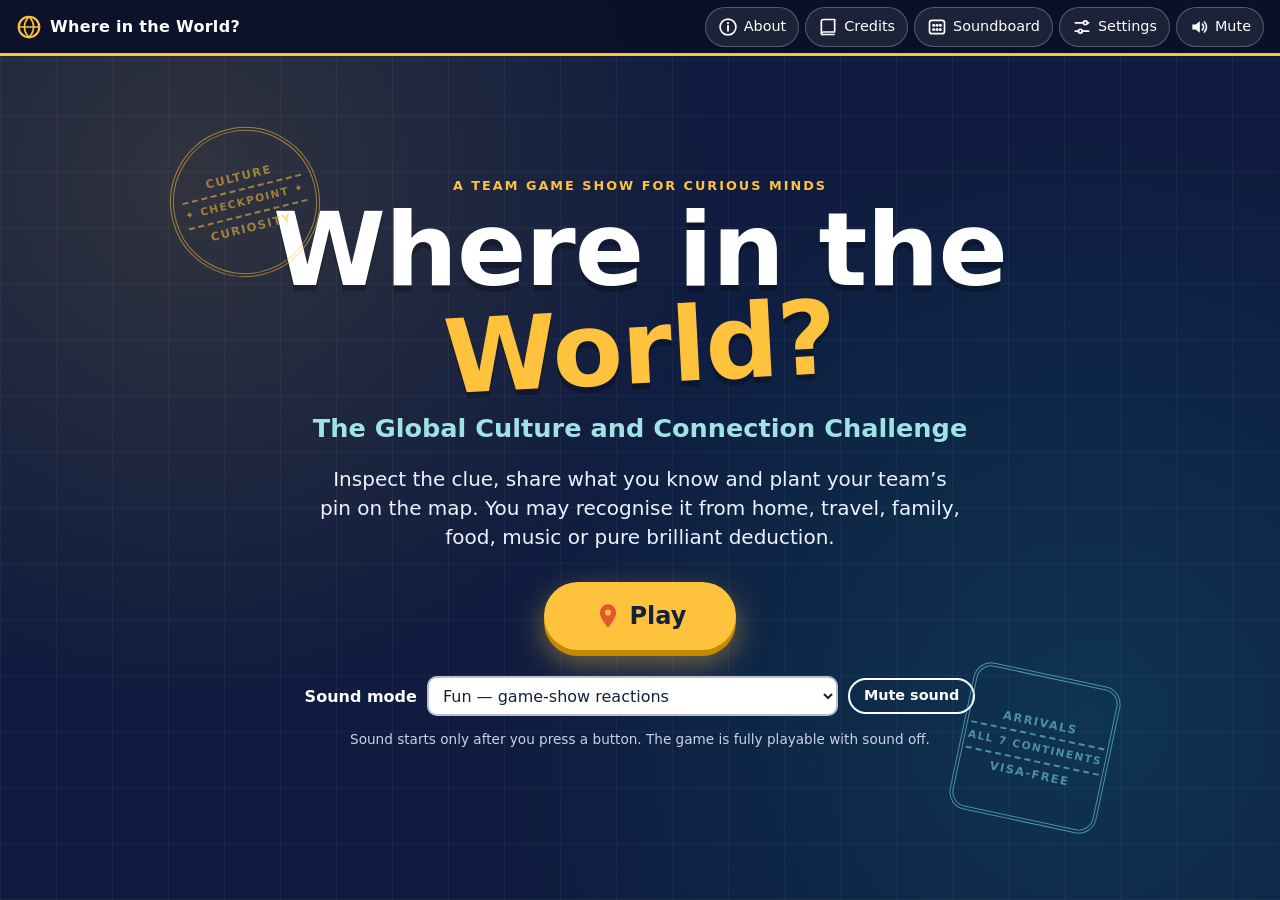
==== index.html @ 7d142e11 "Add Where in the World? team culture game Co-Authored-By: Claude Opus 5.5 <noreply@anthropic.com>" ====
<!doctype html>
<html lang="en-GB">
<head>
  <meta charset="utf-8">
  <meta name="viewport" content="width=device-width, initial-scale=1">
  <title>Where in the World? — The Global Culture and Connection Challenge</title>
  <meta name="description" content="A team game show about where traditions, foods, inventions, sounds and wonders come from.">
  <link rel="stylesheet" href="assets/vendor/leaflet/leaflet.css">
  <link rel="stylesheet" href="styles.css">
</head>
<body>
  <a class="skip-link" href="#main">Skip to main content</a>

  <!-- ============ SVG ICON SPRITE (original artwork) ============ -->
  <svg class="sprite" aria-hidden="true" focusable="false">
    <symbol id="i-globe" viewBox="0 0 24 24"><circle cx="12" cy="12" r="9.5" fill="none" stroke="currentColor" stroke-width="2"/><path d="M2.5 12h19M12 2.5c3 3 4.2 6.2 4.2 9.5S15 18.5 12 21.5M12 2.5C9 5.5 7.8 8.7 7.8 12S9 18.5 12 21.5" fill="none" stroke="currentColor" stroke-width="1.6"/></symbol>
    <symbol id="i-pin" viewBox="0 0 24 24"><path d="M12 2a7 7 0 0 0-7 7c0 5.2 7 13 7 13s7-7.8 7-13a7 7 0 0 0-7-7zm0 9.6A2.6 2.6 0 1 1 12 6.4a2.6 2.6 0 0 1 0 5.2z" fill="currentColor"/></symbol>
    <symbol id="i-sound" viewBox="0 0 24 24"><path d="M4 9h4l5-4v14l-5-4H4z" fill="currentColor"/><path d="M16 8.5a5 5 0 0 1 0 7M18.5 6a8.5 8.5 0 0 1 0 12" fill="none" stroke="currentColor" stroke-width="2" stroke-linecap="round"/></symbol>
    <symbol id="i-mute" viewBox="0 0 24 24"><path d="M4 9h4l5-4v14l-5-4H4z" fill="currentColor"/><path d="M16 9l5 6M21 9l-5 6" fill="none" stroke="currentColor" stroke-width="2" stroke-linecap="round"/></symbol>
    <symbol id="i-board" viewBox="0 0 24 24"><rect x="3" y="4" width="18" height="16" rx="3" fill="none" stroke="currentColor" stroke-width="2"/><circle cx="8" cy="10" r="1.8" fill="currentColor"/><circle cx="12" cy="10" r="1.8" fill="currentColor"/><circle cx="16" cy="10" r="1.8" fill="currentColor"/><circle cx="8" cy="15" r="1.8" fill="currentColor"/><circle cx="12" cy="15" r="1.8" fill="currentColor"/><circle cx="16" cy="15" r="1.8" fill="currentColor"/></symbol>
    <symbol id="i-sliders" viewBox="0 0 24 24"><path d="M4 7h10M18 7h2M4 17h4M12 17h8" stroke="currentColor" stroke-width="2" stroke-linecap="round"/><circle cx="16" cy="7" r="2.3" fill="none" stroke="currentColor" stroke-width="2"/><circle cx="10" cy="17" r="2.3" fill="none" stroke="currentColor" stroke-width="2"/></symbol>
    <symbol id="i-info" viewBox="0 0 24 24"><circle cx="12" cy="12" r="9.5" fill="none" stroke="currentColor" stroke-width="2"/><path d="M12 10.5v6" stroke="currentColor" stroke-width="2.2" stroke-linecap="round"/><circle cx="12" cy="7.3" r="1.3" fill="currentColor"/></symbol>
    <symbol id="i-book" viewBox="0 0 24 24"><path d="M4 5.5A2.5 2.5 0 0 1 6.5 3H20v15H6.5A2.5 2.5 0 0 0 4 20.5zM4 20.5A2.5 2.5 0 0 0 6.5 21H20" fill="none" stroke="currentColor" stroke-width="2" stroke-linejoin="round"/></symbol>
    <symbol id="i-star" viewBox="0 0 24 24"><path d="M12 2.5l2.9 6 6.6.8-4.9 4.6 1.3 6.6L12 17.3l-5.9 3.2 1.3-6.6-4.9-4.6 6.6-.8z" fill="currentColor"/></symbol>
    <!-- Category emblems -->
    <symbol id="c-food" viewBox="0 0 64 64"><circle cx="32" cy="34" r="20" fill="none" stroke="currentColor" stroke-width="4"/><circle cx="32" cy="34" r="11" fill="none" stroke="currentColor" stroke-width="3"/><path d="M8 10v14a4 4 0 0 0 4 4v26M12 10v12M16 10v14a4 4 0 0 1-4 4M54 10c-5 4-6 10-6 18h6v26" fill="none" stroke="currentColor" stroke-width="3" stroke-linecap="round"/></symbol>
    <symbol id="c-trad" viewBox="0 0 64 64"><path d="M32 6v8M20 14l12 0 12 0-4 34H24z" fill="none" stroke="currentColor" stroke-width="4" stroke-linejoin="round"/><path d="M24 26h16M23 36h18" stroke="currentColor" stroke-width="3"/><path d="M28 48l-2 10M36 48l2 10M10 20l4 3M54 20l-4 3M8 34h5M56 34h-5" stroke="currentColor" stroke-width="3" stroke-linecap="round"/></symbol>
    <symbol id="c-obj" viewBox="0 0 64 64"><ellipse cx="32" cy="42" rx="26" ry="8" fill="none" stroke="currentColor" stroke-width="4"/><path d="M18 40c0-14 6-24 14-24s14 10 14 24" fill="none" stroke="currentColor" stroke-width="4"/><path d="M19 33h26" stroke="currentColor" stroke-width="3" stroke-dasharray="4 3"/></symbol>
    <symbol id="c-mus" viewBox="0 0 64 64"><path d="M24 48V14l28-6v34" fill="none" stroke="currentColor" stroke-width="4" stroke-linejoin="round"/><ellipse cx="17" cy="48" rx="8" ry="6" fill="currentColor"/><ellipse cx="45" cy="42" rx="8" ry="6" fill="currentColor"/><path d="M24 22l28-6" stroke="currentColor" stroke-width="4"/></symbol>
    <symbol id="c-inv" viewBox="0 0 64 64"><path d="M22 40c-5-4-8-9-8-15a18 18 0 0 1 36 0c0 6-3 11-8 15v6H22z" fill="none" stroke="currentColor" stroke-width="4" stroke-linejoin="round"/><path d="M24 52h16M27 58h10M32 46V30l-5-5M32 30l5-5" fill="none" stroke="currentColor" stroke-width="3" stroke-linecap="round"/></symbol>
    <symbol id="c-ani" viewBox="0 0 64 64"><ellipse cx="32" cy="44" rx="12" ry="10" fill="currentColor"/><ellipse cx="14" cy="30" rx="6" ry="8" fill="currentColor"/><ellipse cx="50" cy="30" rx="6" ry="8" fill="currentColor"/><ellipse cx="24" cy="16" rx="6" ry="8" fill="currentColor"/><ellipse cx="40" cy="16" rx="6" ry="8" fill="currentColor"/></symbol>
    <symbol id="c-spo" viewBox="0 0 64 64"><circle cx="32" cy="32" r="24" fill="none" stroke="currentColor" stroke-width="4"/><path d="M12 22c10 6 30 6 40 0M12 42c10-6 30-6 40 0M32 8v48" fill="none" stroke="currentColor" stroke-width="3"/></symbol>
    <symbol id="c-land" viewBox="0 0 64 64"><path d="M6 56h52M10 56V30l10-8 10 8v26M34 56V18l12-10 12 10v38" fill="none" stroke="currentColor" stroke-width="4" stroke-linejoin="round"/><path d="M16 40h8M16 48h8M40 26h12M40 36h12M40 46h12" stroke="currentColor" stroke-width="3"/></symbol>
    <symbol id="c-art" viewBox="0 0 64 64"><path d="M32 6C17 6 6 17 6 30c0 12 9 18 16 16 5-1 6 4 4 8-2 5 2 8 8 8 14 0 24-14 24-30C58 17 47 6 32 6z" fill="none" stroke="currentColor" stroke-width="4"/><circle cx="20" cy="26" r="4" fill="currentColor"/><circle cx="32" cy="18" r="4" fill="currentColor"/><circle cx="44" cy="26" r="4" fill="currentColor"/><circle cx="44" cy="40" r="4" fill="currentColor"/></symbol>
    <symbol id="c-nat" viewBox="0 0 64 64"><path d="M4 54l18-30 10 16 8-12 20 26z" fill="none" stroke="currentColor" stroke-width="4" stroke-linejoin="round"/><path d="M18 31l4-7 4 7" fill="none" stroke="currentColor" stroke-width="3"/><circle cx="48" cy="14" r="6" fill="currentColor"/></symbol>
    <symbol id="c-mystery" viewBox="0 0 64 64"><circle cx="32" cy="32" r="26" fill="none" stroke="currentColor" stroke-width="4"/><path d="M24 24a8 8 0 1 1 12 7c-3 2-4 3-4 7" fill="none" stroke="currentColor" stroke-width="4" stroke-linecap="round"/><circle cx="32" cy="46" r="3" fill="currentColor"/></symbol>
  </svg>

  <!-- ============ TOP BAR (visible on every screen) ============ -->
  <header class="topbar" role="banner">
    <div class="brand" aria-hidden="true">
      <svg class="brand-icon"><use href="#i-globe"/></svg>
      <span class="brand-text">Where in the World?</span>
    </div>
    <nav class="topbar-actions" aria-label="Game utilities">
      <button type="button" class="icon-btn" id="btn-top-info" aria-label="About, map notes and how to play"><svg><use href="#i-info"/></svg><span class="btn-label">About</span></button>
      <button type="button" class="icon-btn" id="btn-top-credits" aria-label="Credits and sources"><svg><use href="#i-book"/></svg><span class="btn-label">Credits</span></button>
      <button type="button" class="icon-btn" id="btn-top-soundboard" aria-label="Open facilitator soundboard" aria-expanded="false" aria-controls="soundboard"><svg><use href="#i-board"/></svg><span class="btn-label">Soundboard</span></button>
      <button type="button" class="icon-btn" id="btn-top-audio" aria-label="Sound and display settings"><svg><use href="#i-sliders"/></svg><span class="btn-label">Settings</span></button>
      <button type="button" class="icon-btn mute-btn" id="btn-top-mute" aria-pressed="false"><svg><use href="#i-sound"/></svg><span class="btn-label">Mute</span></button>
    </nav>
  </header>

  <main id="main" tabindex="-1">

    <!-- ===================== SCREEN 1: INTRO ===================== -->
    <section class="screen screen-intro" id="screen-intro" aria-labelledby="intro-title">
      <div class="intro-card">
        <div class="stamp stamp-a" aria-hidden="true"><span>CULTURE</span><span class="stamp-mid">✦ CHECKPOINT ✦</span><span>CURIOSITY</span></div>
        <div class="stamp stamp-b" aria-hidden="true"><span>ARRIVALS</span><span class="stamp-mid">ALL 7 CONTINENTS</span><span>VISA-FREE</span></div>
        <p class="eyebrow">A team game show for curious minds</p>
        <h1 id="intro-title" class="mega-title">Where in the <span class="title-world">World?</span></h1>
        <p class="subtitle">The Global Culture and Connection Challenge</p>
        <p class="lede">Inspect the clue, share what you know and plant your team’s pin on the map. You may recognise it from home, travel, family, food, music or pure brilliant deduction.</p>
        <div class="intro-actions">
          <button type="button" class="btn btn-hero" id="btn-play"><svg><use href="#i-pin"/></svg>Play</button>
        </div>
        <div class="intro-sound">
          <label for="intro-sound-mode">Sound mode</label>
          <select id="intro-sound-mode">
            <option value="professional">Professional — minimal, polished</option>
            <option value="fun" selected>Fun — game-show reactions</option>
            <option value="chaotic">Chaotic — maximum (workplace-safe) energy</option>
            <option value="custom">Custom — choose sound categories</option>
          </select>
          <button type="button" class="btn btn-ghost btn-small" id="btn-intro-mute" aria-pressed="false">Mute sound</button>
        </div>
        <p class="fineprint">Sound starts only after you press a button. The game is fully playable with sound off.</p>
      </div>
    </section>

    <!-- ===================== SCREEN 2: SETUP ===================== -->
    <section class="screen" id="screen-setup" aria-labelledby="setup-title" hidden>
      <div class="panel panel-wide">
        <h2 id="setup-title" class="screen-title">Game Setup</h2>
        <form id="setup-form" novalidate>
          <fieldset class="field-group">
            <legend>How long is your session?</legend>
            <div class="choice-grid" id="duration-choices">
              <label class="choice"><input type="radio" name="duration" value="5"><span><strong>5 min</strong><em>Quick Icebreaker</em></span></label>
              <label class="choice"><input type="radio" name="duration" value="10"><span><strong>10 min</strong><em>Team Energiser</em></span></label>
              <label class="choice"><input type="radio" name="duration" value="15"><span><strong>15 min</strong><em>Meeting Challenge</em></span></label>
              <label class="choice"><input type="radio" name="duration" value="20"><span><strong>20 min</strong><em>Extended Challenge</em></span></label>
              <label class="choice"><input type="radio" name="duration" value="25" checked><span><strong>25 min</strong><em>Standard Game</em></span></label>
              <label class="choice"><input type="radio" name="duration" value="30"><span><strong>30 min</strong><em>Culture &amp; Connection</em></span></label>
              <label class="choice"><input type="radio" name="duration" value="custom"><span><strong>Custom</strong><em>Your own length</em></span></label>
            </div>
            <div class="custom-duration" id="custom-duration-row" hidden>
              <label for="custom-minutes">Custom length (whole minutes, 3–120)</label>
              <input type="number" id="custom-minutes" min="3" max="120" step="1" inputmode="numeric" value="45" aria-describedby="custom-minutes-error">
              <p class="field-error" id="custom-minutes-error" role="alert"></p>
            </div>
          </fieldset>

          <fieldset class="field-group rounds-box">
            <legend>Rounds</legend>
            <p class="rounds-estimate" id="rounds-estimate" aria-live="polite"></p>
            <div class="stepper">
              <button type="button" class="btn btn-round" id="rounds-minus" aria-label="Fewer rounds">−</button>
              <label class="visually-hidden" for="rounds-input">Number of rounds</label>
              <input type="number" id="rounds-input" min="1" max="40" step="1" inputmode="numeric" aria-describedby="rounds-help">
              <button type="button" class="btn btn-round" id="rounds-plus" aria-label="More rounds">+</button>
              <button type="button" class="btn btn-ghost btn-small" id="rounds-recommended">Use recommended</button>
            </div>
            <p class="help" id="rounds-help"></p>
          </fieldset>

          <div class="two-col">
            <fieldset class="field-group">
              <legend>Difficulty</legend>
              <label class="radio-line"><input type="radio" name="difficulty" value="mixed" checked> <span><strong>Mixed Challenge</strong> — medium, hard and expert</span></label>
              <label class="radio-line"><input type="radio" name="difficulty" value="hard"> <span><strong>Hard</strong> — hard and expert only</span></label>
              <label class="radio-line"><input type="radio" name="difficulty" value="expert"> <span><strong>Expert Explorer</strong> — expert first, topped up with hard</span></label>
            </fieldset>
            <fieldset class="field-group">
              <legend>Sound mode</legend>
              <label class="radio-line"><input type="radio" name="soundmode" value="professional"> <span><strong>Professional</strong> — timer, lock-ins, reveals, applause</span></label>
              <label class="radio-line"><input type="radio" name="soundmode" value="fun" checked> <span><strong>Fun</strong> — crowd and confidence reactions</span></label>
              <label class="radio-line"><input type="radio" name="soundmode" value="chaotic"> <span><strong>Chaotic</strong> — maximum approved game-show energy</span></label>
              <label class="radio-line"><input type="radio" name="soundmode" value="custom"> <span><strong>Custom</strong> — choose categories (in Settings)</span></label>
            </fieldset>
          </div>

          <fieldset class="field-group">
            <legend>Question selection</legend>
            <div class="choice-grid choice-grid-small" id="category-choices"></div>
          </fieldset>

          <fieldset class="field-group">
            <legend>Options</legend>
            <div class="toggle-grid">
              <label class="toggle"><input type="checkbox" id="opt-images" checked><span>Show question images</span></label>
              <label class="toggle"><input type="checkbox" id="opt-audioclues" checked><span>Play audio clues</span></label>
              <label class="toggle"><input type="checkbox" id="opt-spotlights" checked><span>Cultural Spotlights</span></label>
              <label class="toggle"><input type="checkbox" id="opt-confidence" checked><span>Confidence ratings</span></label>
              <label class="toggle"><input type="checkbox" id="opt-distance" checked><span>Show approximate distances</span></label>
              <label class="toggle"><input type="checkbox" id="opt-tiebreaker" checked><span>Tie-breaker (Sudden Death)</span></label>
              <label class="toggle"><input type="checkbox" id="opt-random" checked><span>Random question order</span></label>
              <label class="toggle"><input type="checkbox" id="opt-norepeat" checked><span>Avoid questions played before</span></label>
              <label class="toggle"><input type="checkbox" id="opt-warnings" checked><span>Session time warnings</span></label>
              <label class="toggle"><input type="checkbox" id="opt-hints" checked><span>Allow extra hints</span></label>
              <label class="toggle"><input type="checkbox" id="opt-alternate"><span>Alternate which team goes first</span></label>
            </div>
            <p class="help" id="history-help"></p>
            <button type="button" class="btn btn-ghost btn-small" id="btn-clear-history">Forget previously played questions</button>
          </fieldset>

          <div class="form-actions">
            <button type="button" class="btn btn-ghost" data-nav="intro">Back</button>
            <button type="submit" class="btn btn-primary" id="btn-to-rules">Continue to Rules</button>
          </div>
        </form>
      </div>
    </section>

    <!-- ===================== SCREEN 3: RULES ===================== -->
    <section class="screen" id="screen-rules" aria-labelledby="rules-title" hidden>
      <div class="panel panel-wide">
        <h2 id="rules-title" class="screen-title">House Rules</h2>
        <div class="two-col rules">
          <ol class="rule-list">
            <li>Two teams compete.</li>
            <li>Each team gets up to <strong>60 seconds</strong> per turn.</li>
            <li>Teams discuss the clue and choose a location on the world map.</li>
            <li>The team’s nominated spokesperson or clicker places the official pin.</li>
            <li>Once a guess is locked in, it cannot change unless the facilitator resets that team’s turn.</li>
            <li>The second team never sees the first team’s pin before locking in its own guess.</li>
            <li>After both teams guess, the answer is revealed.</li>
            <li>The team with the highest total score wins.</li>
            <li>A tie after the final round triggers an <strong>Expert Sudden Death</strong> question.</li>
          </ol>
          <div class="scoring-card">
            <h3>Scoring</h3>
            <ul class="score-list">
              <li><span class="pts pts-3">3</span> Your pin is inside the correct country’s boundary.</li>
              <li><span class="pts pts-2">2</span> Incorrect, but the closer of the two guesses.</li>
              <li><span class="pts pts-1">1</span> Incorrect and further away.</li>
              <li><span class="pts pts-0">0</span> No guess locked in before time ran out.</li>
            </ul>
            <ul class="fine-rules">
              <li>Both teams in the correct country: both score 3.</li>
              <li>Both incorrect at the same rounded distance: both score 2.</li>
              <li>If one team finds the correct country, the other team’s incorrect guess scores 1.</li>
              <li>If only one team submits, it is scored normally (a lone incorrect guess counts as the closer guess) and the other team scores 0.</li>
              <li>If neither team submits, both score 0 and the facilitator can replay or continue.</li>
              <li>If time runs out while a pin is placed but not locked, that pin is locked automatically.</li>
              <li>Distances are measured to the answer marker. A pin in the sea within 50 km of the answer, or within 25 km of the correct coastline, counts as the correct country.</li>
            </ul>
          </div>
        </div>
        <div class="form-actions">
          <button type="button" class="btn btn-ghost" data-nav="setup">Back</button>
          <button type="button" class="btn btn-primary" id="btn-rules-continue">Continue</button>
        </div>
      </div>
    </section>

    <!-- ===================== SCREEN 4: TEAMS ===================== -->
    <section class="screen" id="screen-teams" aria-labelledby="teams-title" hidden>
      <div class="panel">
        <h2 id="teams-title" class="screen-title">Meet the Teams</h2>
        <form id="teams-form" novalidate>
          <div class="team-inputs">
            <div class="team-input team-1">
              <span class="team-badge team-badge-1" aria-hidden="true">1</span>
              <label for="team1-name">Team 1 name <span class="shape-note">(round pin ●)</span></label>
              <div class="input-row">
                <input type="text" id="team1-name" maxlength="40" autocomplete="off" aria-describedby="team1-error">
                <button type="button" class="btn btn-ghost btn-small" id="team1-reroll" aria-label="Reroll Team 1 name">Reroll</button>
              </div>
              <p class="field-error" id="team1-error" role="alert"></p>
            </div>
            <div class="team-input team-2">
              <span class="team-badge team-badge-2" aria-hidden="true">2</span>
              <label for="team2-name">Team 2 name <span class="shape-note">(diamond pin ◆)</span></label>
              <div class="input-row">
                <input type="text" id="team2-name" maxlength="40" autocomplete="off" aria-describedby="team2-error">
                <button type="button" class="btn btn-ghost btn-small" id="team2-reroll" aria-label="Reroll Team 2 name">Reroll</button>
              </div>
              <p class="field-error" id="team2-error" role="alert"></p>
            </div>
          </div>
          <div class="center-actions">
            <button type="button" class="btn btn-secondary" id="btn-choose-names">Choose Names for Us</button>
          </div>
          <div class="form-actions">
            <button type="button" class="btn btn-ghost" data-nav="rules">Back</button>
            <button type="submit" class="btn btn-primary">Start Game</button>
          </div>
        </form>
      </div>
    </section>

    <!-- ===================== SCREEN 5: STARTING PAGE ===================== -->
    <section class="screen" id="screen-start" aria-labelledby="start-title" hidden>
      <div class="panel">
        <p class="eyebrow">Boarding now</p>
        <h2 id="start-title" class="screen-title">Ready for Departure</h2>
        <div class="versus" id="start-versus"></div>
        <dl class="summary-list" id="start-summary"></dl>
        <p class="reminder"><svg aria-hidden="true"><use href="#i-globe"/></svg> Everyone’s experience counts. Family recipes, travels, music, languages and lived culture are all superpowers here — ask around your team before you pin!</p>
        <div class="form-actions">
          <button type="button" class="btn btn-ghost" data-nav="teams">Back</button>
          <button type="button" class="btn btn-primary btn-big" id="btn-begin">Begin Round 1</button>
        </div>
      </div>
    </section>

    <!-- ===================== SCREEN 6/7: GAME + REVEAL ===================== -->
    <section class="screen screen-game" id="screen-game" aria-labelledby="game-heading" hidden>
      <h2 id="game-heading" class="visually-hidden">Main game</h2>
      <div class="scorebar" id="scorebar">
        <div class="sb-round">
          <span class="sb-label">Round</span>
          <span class="sb-value" id="sb-round">1 / 9</span>
          <div class="mini-progress" aria-hidden="true"><span id="sb-round-progress"></span></div>
        </div>
        <div class="sb-team sb-team-1" id="sb-team-1">
          <span class="team-badge team-badge-1" aria-hidden="true">1</span>
          <span class="sb-name" id="sb-name-1"></span>
          <span class="sb-score" id="sb-score-1" aria-live="polite">0</span>
        </div>
        <div class="sb-timer" id="sb-timer">
          <div class="timer-ring" id="timer-ring" role="timer" aria-label="Team turn timer">
            <svg viewBox="0 0 44 44" aria-hidden="true"><circle class="ring-bg" cx="22" cy="22" r="19"/><circle class="ring-fg" id="ring-fg" cx="22" cy="22" r="19"/></svg>
            <span class="timer-num" id="timer-num">60</span>
          </div>
          <span class="timer-state" id="timer-state">Ready</span>
        </div>
        <div class="sb-team sb-team-2" id="sb-team-2">
          <span class="team-badge team-badge-2" aria-hidden="true">2</span>
          <span class="sb-name" id="sb-name-2"></span>
          <span class="sb-score" id="sb-score-2" aria-live="polite">0</span>
        </div>
        <div class="sb-session">
          <span class="sb-label">Session left</span>
          <span class="sb-value" id="sb-session">25:00</span>
          <div class="mini-progress" aria-hidden="true"><span id="sb-session-progress"></span></div>
        </div>
      </div>

      <div class="game-layout">
        <!-- Clue / reveal panel -->
        <aside class="clue-panel" id="clue-panel" aria-label="Clue">
          <div id="clue-view">
            <div class="chip-row">
              <span class="chip chip-cat" id="clue-category"></span>
              <span class="chip chip-diff" id="clue-difficulty"></span>
              <span class="chip chip-type" id="clue-type"></span>
            </div>
            <div class="turn-banner" id="turn-banner" aria-live="polite"></div>
            <h3 class="clue-title" id="clue-title"></h3>
            <div class="clue-media" id="clue-media"></div>
            <p class="clue-text" id="clue-text"></p>
            <div class="hints" id="hints-box">
              <ol class="hint-list" id="hint-list"></ol>
              <button type="button" class="btn btn-ghost btn-small" id="btn-hint">Reveal a hint</button>
              <p class="help">Hints are visible to both teams.</p>
            </div>
            <div class="confidence" id="confidence-box">
              <p class="confidence-q" id="confidence-label">How confident is your team?</p>
              <div class="confidence-options" role="radiogroup" aria-labelledby="confidence-label" id="confidence-options">
                <button type="button" role="radio" aria-checked="false" data-conf="Very Confident">Very Confident</button>
                <button type="button" role="radio" aria-checked="false" data-conf="Fairly Confident">Fairly Confident</button>
                <button type="button" role="radio" aria-checked="false" data-conf="Unsure">Unsure</button>
                <button type="button" role="radio" aria-checked="false" data-conf="Total Guess">Total Guess</button>
              </div>
            </div>
            <div class="country-picker" id="country-picker">
              <label for="country-search">Keyboard / list alternative: choose a country</label>
              <div class="input-row">
                <input type="text" id="country-search" list="country-list" autocomplete="off" placeholder="Start typing a country…">
                <button type="button" class="btn btn-ghost btn-small" id="btn-place-country">Place pin</button>
              </div>
              <datalist id="country-list"></datalist>
              <p class="field-error" id="country-error" role="alert"></p>
            </div>
            <div class="pin-status" id="pin-status" aria-live="polite"></div>
            <button type="button" class="btn btn-primary btn-lock" id="btn-lock">Lock In Guess</button>
          </div>

          <!-- Answer reveal (Screen 7) -->
          <div id="reveal-view" hidden>
            <p class="eyebrow" id="reveal-eyebrow">Answer reveal</p>
            <h3 class="reveal-answer" id="reveal-answer" tabindex="-1"></h3>
            <p class="reveal-country" id="reveal-country"></p>
            <div class="result-cards" id="result-cards"></div>
            <div class="spotlight" id="spotlight"></div>
            <div class="reveal-actions">
              <button type="button" class="btn btn-primary btn-big" id="btn-next">Next Round</button>
            </div>
          </div>
        </aside>

        <!-- Map -->
        <div class="map-area">
          <div class="map-wrap">
            <div id="map" class="map" tabindex="0" role="application" aria-label="World map. Click or tap to place your team’s pin. With the keyboard, use arrow keys to pan, plus and minus to zoom, then use Drop pin at map centre."></div>
            <div class="crosshair" aria-hidden="true"></div>
            <div class="map-overlay" id="map-overlay" hidden>
              <div class="handover-card" id="handover-card" role="dialog" aria-modal="false" aria-labelledby="handover-title">
                <span class="team-badge" id="handover-badge" aria-hidden="true">1</span>
                <h3 id="handover-title"></h3>
                <p id="handover-text"></p>
                <button type="button" class="btn btn-primary btn-big" id="btn-start-turn">Start</button>
              </div>
            </div>
            <div class="map-error" id="map-error" hidden></div>
          </div>
          <div class="map-tools">
            <button type="button" class="btn btn-ghost btn-small" id="btn-drop-centre"><svg aria-hidden="true"><use href="#i-pin"/></svg>Drop pin at map centre</button>
            <button type="button" class="btn btn-ghost btn-small" id="btn-reset-view">Reset Map View</button>
            <span class="map-legend" aria-hidden="true"><span class="lg lg-1">● Team 1</span><span class="lg lg-2">◆ Team 2</span><span class="lg lg-c">★ Answer</span></span>
          </div>
        </div>
      </div>

      <!-- Facilitator toolbar -->
      <div class="toolbar" role="toolbar" aria-label="Facilitator controls" id="toolbar">
        <button type="button" class="tool" id="t-pause">Pause Timer</button>
        <button type="button" class="tool" id="t-resume">Resume Timer</button>
        <button type="button" class="tool" id="t-reset-timer">Reset Timer</button>
        <button type="button" class="tool" id="t-end-turn">End Turn</button>
        <button type="button" class="tool" id="t-reset-guess">Reset Team’s Guess</button>
        <button type="button" class="tool" id="t-reset-round">Reset Current Round</button>
        <button type="button" class="tool" id="t-skip">Skip Question</button>
        <button type="button" class="tool" id="t-reveal">Reveal Answer</button>
        <button type="button" class="tool tool-danger" id="t-end-game">End Game Early</button>
      </div>
    </section>

    <!-- ===================== SUDDEN DEATH INTRO ===================== -->
    <section class="screen screen-sudden" id="screen-tiebreak" aria-labelledby="tb-title" hidden>
      <div class="sudden-card">
        <p class="sudden-small" id="tb-kicker">IT’S A TIE!</p>
        <h2 id="tb-title" class="sudden-title">WELCOME TO SUDDEN DEATH</h2>
        <p class="sudden-sub">ONE EXPERT CHALLENGE WILL DECIDE THE WINNER</p>
        <ul class="sudden-rules">
          <li>Each team gets one secret guess.</li>
          <li>No standard points — the closest pin to the answer wins.</li>
          <li>Being in the right country does not end it early; both teams always guess.</li>
        </ul>
        <p class="sudden-score" id="tb-score"></p>
        <button type="button" class="btn btn-hero" id="btn-tb-begin">Bring on the Expert Question</button>
      </div>
    </section>

    <!-- ===================== END / WINNER ===================== -->
    <section class="screen" id="screen-end" aria-labelledby="end-title" hidden>
      <div class="panel panel-wide end-panel">
        <p class="eyebrow">Final destination</p>
        <h2 id="end-title" class="winner-title" tabindex="-1"></h2>
        <p class="champion-msg" id="champion-msg"></p>
        <div class="final-scores" id="final-scores"></div>
        <p class="method-note" id="method-note"></p>
        <h3 class="journey-title">Your World Journey</h3>
        <div class="journey-grid" id="journey-grid"></div>
        <div class="end-actions">
          <button type="button" class="btn btn-primary" id="btn-again">Play Again with Same Teams</button>
          <button type="button" class="btn btn-secondary" id="btn-new-setup">New Game Setup</button>
          <button type="button" class="btn btn-secondary" id="btn-highlights">View Cultural Highlights</button>
          <button type="button" class="btn btn-secondary" id="btn-end-credits">View Credits and Sources</button>
          <button type="button" class="btn btn-ghost" id="btn-end-mute" aria-pressed="false">Mute</button>
          <button type="button" class="btn btn-ghost tool-danger" id="btn-restart">Restart Entire Game</button>
        </div>
      </div>
    </section>
  </main>

  <!-- ============ SOUNDBOARD (floating, draggable) ============ -->
  <section class="soundboard" id="soundboard" aria-labelledby="sb-title" hidden>
    <div class="sbd-head" id="sbd-head">
      <h2 id="sb-title">Soundboard <span class="sbd-mode" id="sbd-mode"></span></h2>
      <span class="drag-hint" aria-hidden="true">drag ✥</span>
      <button type="button" class="icon-btn small" id="sbd-collapse" aria-expanded="true" aria-controls="sbd-body">Collapse</button>
      <button type="button" class="icon-btn small" id="sbd-close" aria-label="Close soundboard">✕</button>
    </div>
    <div class="sbd-body" id="sbd-body">
      <div class="sbd-grid" id="sbd-grid"></div>
      <div class="sbd-foot">
        <button type="button" class="btn btn-danger btn-small" id="sbd-stop">Stop All Sounds</button>
        <label class="toggle small"><input type="checkbox" id="sbd-edit"><span>Edit favourites / hide</span></label>
        <label class="toggle small"><input type="checkbox" id="sbd-shortcuts"><span>Shift+number shortcuts</span></label>
      </div>
    </div>
  </section>

  <!-- ============ DIALOGS ============ -->
  <dialog class="dialog" id="dlg-confirm" aria-labelledby="dlg-confirm-title">
    <form method="dialog" class="dialog-inner">
      <h2 id="dlg-confirm-title"></h2>
      <div id="dlg-confirm-body"></div>
      <div class="dialog-actions" id="dlg-confirm-actions"></div>
    </form>
  </dialog>

  <dialog class="dialog dialog-wide" id="dlg-settings" aria-labelledby="dlg-settings-title">
    <div class="dialog-inner">
      <h2 id="dlg-settings-title">Sound &amp; Display Settings</h2>
      <div class="settings-grid">
        <div>
          <h3>Volume</h3>
          <label class="slider-row" for="vol-master">Master <input type="range" id="vol-master" min="0" max="100" step="1"><output for="vol-master" id="vol-master-out"></output></label>
          <label class="slider-row" for="vol-music">Music <input type="range" id="vol-music" min="0" max="100" step="1"><output for="vol-music" id="vol-music-out"></output></label>
          <label class="slider-row" for="vol-sfx">Sound effects <input type="range" id="vol-sfx" min="0" max="100" step="1"><output for="vol-sfx" id="vol-sfx-out"></output></label>
          <label class="toggle"><input type="checkbox" id="set-mute"><span>Mute all sound</span></label>
          <label class="toggle"><input type="checkbox" id="set-lobby"><span>Gentle lobby music on menu screens</span></label>
          <button type="button" class="btn btn-danger btn-small" id="set-stop">Stop All Sounds</button>
        </div>
        <div>
          <h3>Sound mode</h3>
          <select id="set-mode" aria-label="Sound mode">
            <option value="professional">Professional</option>
            <option value="fun">Fun</option>
            <option value="chaotic">Chaotic</option>
            <option value="custom">Custom</option>
          </select>
          <fieldset class="custom-cats" id="custom-cats">
            <legend>Custom sound categories</legend>
          </fieldset>
        </div>
        <div>
          <h3>Display &amp; timing</h3>
          <label class="toggle"><input type="checkbox" id="set-reduced"><span>Reduce motion (no confetti or animations)</span></label>
          <label class="toggle"><input type="checkbox" id="set-keep-timer"><span>Keep the turn timer running while this panel is open</span></label>
          <p class="help">Preferences are remembered for this browser session.</p>
        </div>
      </div>
      <div class="dialog-actions"><button type="button" class="btn btn-primary" id="set-close">Done</button></div>
    </div>
  </dialog>

  <dialog class="dialog dialog-wide" id="dlg-info" aria-labelledby="dlg-info-title">
    <div class="dialog-inner prose">
      <h2 id="dlg-info-title">About Where in the World?</h2>
      <p>An original team game about where foods, traditions, objects, music, inventions, wildlife, games, buildings, crafts and natural wonders come from — and the people and cultures behind them.</p>
      <h3>Our approach to culture</h3>
      <p>Lived experience is treated as expertise. Questions were written to be respectful and factually supported, to note shared or disputed origins, and to avoid sacred or restricted material. Where an item belongs to several countries, all of them are accepted. If someone in the room knows more about a topic — invite them to share!</p>
      <h3>About the map</h3>
      <p>Country boundaries come from <strong>Natural Earth, Admin 0 – Countries, 1:50m scale, version 5.1.2</strong> (public domain), drawn with the Leaflet library. This map is not politically neutral or perfectly authoritative: border and territory representations vary depending on legal and political perspective, and Natural Earth follows its own documented de facto policy. Some territories (for example Greenland, Puerto Rico and Western Sahara) appear as separate shapes. Coastlines are simplified, so small islands may look approximate.</p>
      <p>To be fair to islands and coastlines, a pin in the sea within 50 km of the answer marker, or within 25 km of the correct country’s coastline, counts as the correct country. Distances are great-circle (haversine) distances to the answer marker, rounded to the nearest kilometre.</p>
      <h3>Keyboard</h3>
      <ul>
        <li>Tab through every control; Enter or Space activates buttons.</li>
        <li>On the focused map: arrow keys pan, + and − zoom, then press “Drop pin at map centre”.</li>
        <li>Or type a country name in the list box and press “Place pin”.</li>
        <li>Shortcuts (when not typing): <kbd>L</kbd> lock in, <kbd>P</kbd> pause/resume, <kbd>M</kbd> mute.</li>
        <li>Optional soundboard shortcuts use <kbd>Shift</kbd> + number, so they never clash with map keys.</li>
      </ul>
      <h3>Content review</h3>
      <p>Questions have been reviewed internally against the sources listed with each answer. We recommend a review by people from the communities represented before high-profile use. Corrections are welcome — see README.md.</p>
      <div class="dialog-actions"><button type="button" class="btn btn-primary" data-close>Close</button></div>
    </div>
  </dialog>

  <dialog class="dialog dialog-wide" id="dlg-credits" aria-labelledby="dlg-credits-title">
    <div class="dialog-inner prose">
      <h2 id="dlg-credits-title">Credits and Sources</h2>
      <div id="credits-body"></div>
      <div class="dialog-actions"><button type="button" class="btn btn-primary" data-close>Close</button></div>
    </div>
  </dialog>

  <dialog class="dialog dialog-wide" id="dlg-highlights" aria-labelledby="dlg-highlights-title">
    <div class="dialog-inner prose">
      <h2 id="dlg-highlights-title">Cultural Highlights</h2>
      <div id="highlights-body"></div>
      <div class="dialog-actions"><button type="button" class="btn btn-primary" data-close>Close</button></div>
    </div>
  </dialog>

  <div class="toast-region" id="toasts" aria-live="polite" aria-atomic="false"></div>
  <div class="visually-hidden" id="announcer" aria-live="assertive" aria-atomic="true"></div>
  <canvas id="confetti" aria-hidden="true"></canvas>
  <noscript><p class="noscript">This game needs JavaScript enabled.</p></noscript>

  <!-- Scripts: all local, no internet connection required -->
  <script src="assets/vendor/leaflet/leaflet.js"></script>
  <script src="assets/map/countries.js"></script>
  <script src="assets/images/image-credits.js"></script>
  <script src="questions.js"></script>
  <script src="game.js"></script>
</body>
</html>
---- assets/vendor/leaflet/leaflet.css ----
/* required styles */

.leaflet-pane,
.leaflet-tile,
.leaflet-marker-icon,
.leaflet-marker-shadow,
.leaflet-tile-container,
.leaflet-pane > svg,
.leaflet-pane > canvas,
.leaflet-zoom-box,
.leaflet-image-layer,
.leaflet-layer {
	position: absolute;
	left: 0;
	top: 0;
	}
.leaflet-container {
	overflow: hidden;
	}
.leaflet-tile,
.leaflet-marker-icon,
.leaflet-marker-shadow {
	-webkit-user-select: none;
	   -moz-user-select: none;
	        user-select: none;
	  -webkit-user-drag: none;
	}
/* Prevents IE11 from highlighting tiles in blue */
.leaflet-tile::selection {
	background: transparent;
}
/* Safari renders non-retina tile on retina better with this, but Chrome is worse */
.leaflet-safari .leaflet-tile {
	image-rendering: -webkit-optimize-contrast;
	}
/* hack that prevents hw layers "stretching" when loading new tiles */
.leaflet-safari .leaflet-tile-container {
	width: 1600px;
	height: 1600px;
	-webkit-transform-origin: 0 0;
	}
.leaflet-marker-icon,
.leaflet-marker-shadow {
	display: block;
	}
/* .leaflet-container svg: reset svg max-width decleration shipped in Joomla! (joomla.org) 3.x */
/* .leaflet-container img: map is broken in FF if you have max-width: 100% on tiles */
.leaflet-container .leaflet-overlay-pane svg {
	max-width: none !important;
	max-height: none !important;
	}
.leaflet-container .leaflet-marker-pane img,
.leaflet-container .leaflet-shadow-pane img,
.leaflet-container .leaflet-tile-pane img,
.leaflet-container img.leaflet-image-layer,
.leaflet-container .leaflet-tile {
	max-width: none !important;
	max-height: none !important;
	width: auto;
	padding: 0;
	}

.leaflet-container img.leaflet-tile {
	/* See: https://bugs.chromium.org/p/chromium/issues/detail?id=600120 */
	mix-blend-mode: plus-lighter;
}

.leaflet-container.leaflet-touch-zoom {
	-ms-touch-action: pan-x pan-y;
	touch-action: pan-x pan-y;
	}
.leaflet-container.leaflet-touch-drag {
	-ms-touch-action: pinch-zoom;
	/* Fallback for FF which doesn't support pinch-zoom */
	touch-action: none;
	touch-action: pinch-zoom;
}
.leaflet-container.leaflet-touch-drag.leaflet-touch-zoom {
	-ms-touch-action: none;
	touch-action: none;
}
.leaflet-container {
	-webkit-tap-highlight-color: transparent;
}
.leaflet-container a {
	-webkit-tap-highlight-color: rgba(51, 181, 229, 0.4);
}
.leaflet-tile {
	filter: inherit;
	visibility: hidden;
	}
.leaflet-tile-loaded {
	visibility: inherit;
	}
.leaflet-zoom-box {
	width: 0;
	height: 0;
	-moz-box-sizing: border-box;
	     box-sizing: border-box;
	z-index: 800;
	}
/* workaround for https://bugzilla.mozilla.org/show_bug.cgi?id=888319 */
.leaflet-overlay-pane svg {
	-moz-user-select: none;
	}

.leaflet-pane         { z-index: 400; }

.leaflet-tile-pane    { z-index: 200; }
.leaflet-overlay-pane { z-index: 400; }
.leaflet-shadow-pane  { z-index: 500; }
.leaflet-marker-pane  { z-index: 600; }
.leaflet-tooltip-pane   { z-index: 650; }
.leaflet-popup-pane   { z-index: 700; }

.leaflet-map-pane canvas { z-index: 100; }
.leaflet-map-pane svg    { z-index: 200; }

.leaflet-vml-shape {
	width: 1px;
	height: 1px;
	}
.lvml {
	behavior: url(#default#VML);
	display: inline-block;
	position: absolute;
	}


/* control positioning */

.leaflet-control {
	position: relative;
	z-index: 800;
	pointer-events: visiblePainted; /* IE 9-10 doesn't have auto */
	pointer-events: auto;
	}
.leaflet-top,
.leaflet-bottom {
	position: absolute;
	z-index: 1000;
	pointer-events: none;
	}
.leaflet-top {
	top: 0;
	}
.leaflet-right {
	right: 0;
	}
.leaflet-bottom {
	bottom: 0;
	}
.leaflet-left {
	left: 0;
	}
.leaflet-control {
	float: left;
	clear: both;
	}
.leaflet-right .leaflet-control {
	float: right;
	}
.leaflet-top .leaflet-control {
	margin-top: 10px;
	}
.leaflet-bottom .leaflet-control {
	margin-bottom: 10px;
	}
.leaflet-left .leaflet-control {
	margin-left: 10px;
	}
.leaflet-right .leaflet-control {
	margin-right: 10px;
	}


/* zoom and fade animations */

.leaflet-fade-anim .leaflet-popup {
	opacity: 0;
	-webkit-transition: opacity 0.2s linear;
	   -moz-transition: opacity 0.2s linear;
	        transition: opacity 0.2s linear;
	}
.leaflet-fade-anim .leaflet-map-pane .leaflet-popup {
	opacity: 1;
	}
.leaflet-zoom-animated {
	-webkit-transform-origin: 0 0;
	    -ms-transform-origin: 0 0;
	        transform-origin: 0 0;
	}
svg.leaflet-zoom-animated {
	will-change: transform;
}

.leaflet-zoom-anim .leaflet-zoom-animated {
	-webkit-transition: -webkit-transform 0.25s cubic-bezier(0,0,0.25,1);
	   -moz-transition:    -moz-transform 0.25s cubic-bezier(0,0,0.25,1);
	        transition:         transform 0.25s cubic-bezier(0,0,0.25,1);
	}
.leaflet-zoom-anim .leaflet-tile,
.leaflet-pan-anim .leaflet-tile {
	-webkit-transition: none;
	   -moz-transition: none;
	        transition: none;
	}

.leaflet-zoom-anim .leaflet-zoom-hide {
	visibility: hidden;
	}


/* cursors */

.leaflet-interactive {
	cursor: pointer;
	}
.leaflet-grab {
	cursor: -webkit-grab;
	cursor:    -moz-grab;
	cursor:         grab;
	}
.leaflet-crosshair,
.leaflet-crosshair .leaflet-interactive {
	cursor: crosshair;
	}
.leaflet-popup-pane,
.leaflet-control {
	cursor: auto;
	}
.leaflet-dragging .leaflet-grab,
.leaflet-dragging .leaflet-grab .leaflet-interactive,
.leaflet-dragging .leaflet-marker-draggable {
	cursor: move;
	cursor: -webkit-grabbing;
	cursor:    -moz-grabbing;
	cursor:         grabbing;
	}

/* marker & overlays interactivity */
.leaflet-marker-icon,
.leaflet-marker-shadow,
.leaflet-image-layer,
.leaflet-pane > svg path,
.leaflet-tile-container {
	pointer-events: none;
	}

.leaflet-marker-icon.leaflet-interactive,
.leaflet-image-layer.leaflet-interactive,
.leaflet-pane > svg path.leaflet-interactive,
svg.leaflet-image-layer.leaflet-interactive path {
	pointer-events: visiblePainted; /* IE 9-10 doesn't have auto */
	pointer-events: auto;
	}

/* visual tweaks */

.leaflet-container {
	background: #ddd;
	outline-offset: 1px;
	}
.leaflet-container a {
	color: #0078A8;
	}
.leaflet-zoom-box {
	border: 2px dotted #38f;
	background: rgba(255,255,255,0.5);
	}


/* general typography */
.leaflet-container {
	font-family: "Helvetica Neue", Arial, Helvetica, sans-serif;
	font-size: 12px;
	font-size: 0.75rem;
	line-height: 1.5;
	}


/* general toolbar styles */

.leaflet-bar {
	box-shadow: 0 1px 5px rgba(0,0,0,0.65);
	border-radius: 4px;
	}
.leaflet-bar a {
	background-color: #fff;
	border-bottom: 1px solid #ccc;
	width: 26px;
	height: 26px;
	line-height: 26px;
	display: block;
	text-align: center;
	text-decoration: none;
	color: black;
	}
.leaflet-bar a,
.leaflet-control-layers-toggle {
	background-position: 50% 50%;
	background-repeat: no-repeat;
	display: block;
	}
.leaflet-bar a:hover,
.leaflet-bar a:focus {
	background-color: #f4f4f4;
	}
.leaflet-bar a:first-child {
	border-top-left-radius: 4px;
	border-top-right-radius: 4px;
	}
.leaflet-bar a:last-child {
	border-bottom-left-radius: 4px;
	border-bottom-right-radius: 4px;
	border-bottom: none;
	}
.leaflet-bar a.leaflet-disabled {
	cursor: default;
	background-color: #f4f4f4;
	color: #bbb;
	}

.leaflet-touch .leaflet-bar a {
	width: 30px;
	height: 30px;
	line-height: 30px;
	}
.leaflet-touch .leaflet-bar a:first-child {
	border-top-left-radius: 2px;
	border-top-right-radius: 2px;
	}
.leaflet-touch .leaflet-bar a:last-child {
	border-bottom-left-radius: 2px;
	border-bottom-right-radius: 2px;
	}

/* zoom control */

.leaflet-control-zoom-in,
.leaflet-control-zoom-out {
	font: bold 18px 'Lucida Console', Monaco, monospace;
	text-indent: 1px;
	}

.leaflet-touch .leaflet-control-zoom-in, .leaflet-touch .leaflet-control-zoom-out  {
	font-size: 22px;
	}


/* layers control */

.leaflet-control-layers {
	box-shadow: 0 1px 5px rgba(0,0,0,0.4);
	background: #fff;
	border-radius: 5px;
	}
.leaflet-control-layers-toggle {
	background-image: url(images/layers.png);
	width: 36px;
	height: 36px;
	}
.leaflet-retina .leaflet-control-layers-toggle {
	background-image: url(images/layers-2x.png);
	background-size: 26px 26px;
	}
.leaflet-touch .leaflet-control-layers-toggle {
	width: 44px;
	height: 44px;
	}
.leaflet-control-layers .leaflet-control-layers-list,
.leaflet-control-layers-expanded .leaflet-control-layers-toggle {
	display: none;
	}
.leaflet-control-layers-expanded .leaflet-control-layers-list {
	display: block;
	position: relative;
	}
.leaflet-control-layers-expanded {
	padding: 6px 10px 6px 6px;
	color: #333;
	background: #fff;
	}
.leaflet-control-layers-scrollbar {
	overflow-y: scroll;
	overflow-x: hidden;
	padding-right: 5px;
	}
.leaflet-control-layers-selector {
	margin-top: 2px;
	position: relative;
	top: 1px;
	}
.leaflet-control-layers label {
	display: block;
	font-size: 13px;
	font-size: 1.08333em;
	}
.leaflet-control-layers-separator {
	height: 0;
	border-top: 1px solid #ddd;
	margin: 5px -10px 5px -6px;
	}

/* Default icon URLs */
.leaflet-default-icon-path { /* used only in path-guessing heuristic, see L.Icon.Default */
	background-image: url(images/marker-icon.png);
	}


/* attribution and scale controls */

.leaflet-container .leaflet-control-attribution {
	background: #fff;
	background: rgba(255, 255, 255, 0.8);
	margin: 0;
	}
.leaflet-control-attribution,
.leaflet-control-scale-line {
	padding: 0 5px;
	color: #333;
	line-height: 1.4;
	}
.leaflet-control-attribution a {
	text-decoration: none;
	}
.leaflet-control-attribution a:hover,
.leaflet-control-attribution a:focus {
	text-decoration: underline;
	}
.leaflet-attribution-flag {
	display: inline !important;
	vertical-align: baseline !important;
	width: 1em;
	height: 0.6669em;
	}
.leaflet-left .leaflet-control-scale {
	margin-left: 5px;
	}
.leaflet-bottom .leaflet-control-scale {
	margin-bottom: 5px;
	}
.leaflet-control-scale-line {
	border: 2px solid #777;
	border-top: none;
	line-height: 1.1;
	padding: 2px 5px 1px;
	white-space: nowrap;
	-moz-box-sizing: border-box;
	     box-sizing: border-box;
	background: rgba(255, 255, 255, 0.8);
	text-shadow: 1px 1px #fff;
	}
.leaflet-control-scale-line:not(:first-child) {
	border-top: 2px solid #777;
	border-bottom: none;
	margin-top: -2px;
	}
.leaflet-control-scale-line:not(:first-child):not(:last-child) {
	border-bottom: 2px solid #777;
	}

.leaflet-touch .leaflet-control-attribution,
.leaflet-touch .leaflet-control-layers,
.leaflet-touch .leaflet-bar {
	box-shadow: none;
	}
.leaflet-touch .leaflet-control-layers,
.leaflet-touch .leaflet-bar {
	border: 2px solid rgba(0,0,0,0.2);
	background-clip: padding-box;
	}


/* popup */

.leaflet-popup {
	position: absolute;
	text-align: center;
	margin-bottom: 20px;
	}
.leaflet-popup-content-wrapper {
	padding: 1px;
	text-align: left;
	border-radius: 12px;
	}
.leaflet-popup-content {
	margin: 13px 24px 13px 20px;
	line-height: 1.3;
	font-size: 13px;
	font-size: 1.08333em;
	min-height: 1px;
	}
.leaflet-popup-content p {
	margin: 17px 0;
	margin: 1.3em 0;
	}
.leaflet-popup-tip-container {
	width: 40px;
	height: 20px;
	position: absolute;
	left: 50%;
	margin-top: -1px;
	margin-left: -20px;
	overflow: hidden;
	pointer-events: none;
	}
.leaflet-popup-tip {
	width: 17px;
	height: 17px;
	padding: 1px;

	margin: -10px auto 0;
	pointer-events: auto;

	-webkit-transform: rotate(45deg);
	   -moz-transform: rotate(45deg);
	    -ms-transform: rotate(45deg);
	        transform: rotate(45deg);
	}
.leaflet-popup-content-wrapper,
.leaflet-popup-tip {
	background: white;
	color: #333;
	box-shadow: 0 3px 14px rgba(0,0,0,0.4);
	}
.leaflet-container a.leaflet-popup-close-button {
	position: absolute;
	top: 0;
	right: 0;
	border: none;
	text-align: center;
	width: 24px;
	height: 24px;
	font: 16px/24px Tahoma, Verdana, sans-serif;
	color: #757575;
	text-decoration: none;
	background: transparent;
	}
.leaflet-container a.leaflet-popup-close-button:hover,
.leaflet-container a.leaflet-popup-close-button:focus {
	color: #585858;
	}
.leaflet-popup-scrolled {
	overflow: auto;
	}

.leaflet-oldie .leaflet-popup-content-wrapper {
	-ms-zoom: 1;
	}
.leaflet-oldie .leaflet-popup-tip {
	width: 24px;
	margin: 0 auto;

	-ms-filter: "progid:DXImageTransform.Microsoft.Matrix(M11=0.70710678, M12=0.70710678, M21=-0.70710678, M22=0.70710678)";
	filter: progid:DXImageTransform.Microsoft.Matrix(M11=0.70710678, M12=0.70710678, M21=-0.70710678, M22=0.70710678);
	}

.leaflet-oldie .leaflet-control-zoom,
.leaflet-oldie .leaflet-control-layers,
.leaflet-oldie .leaflet-popup-content-wrapper,
.leaflet-oldie .leaflet-popup-tip {
	border: 1px solid #999;
	}


/* div icon */

.leaflet-div-icon {
	background: #fff;
	border: 1px solid #666;
	}


/* Tooltip */
/* Base styles for the element that has a tooltip */
.leaflet-tooltip {
	position: absolute;
	padding: 6px;
	background-color: #fff;
	border: 1px solid #fff;
	border-radius: 3px;
	color: #222;
	white-space: nowrap;
	-webkit-user-select: none;
	-moz-user-select: none;
	-ms-user-select: none;
	user-select: none;
	pointer-events: none;
	box-shadow: 0 1px 3px rgba(0,0,0,0.4);
	}
.leaflet-tooltip.leaflet-interactive {
	cursor: pointer;
	pointer-events: auto;
	}
.leaflet-tooltip-top:before,
.leaflet-tooltip-bottom:before,
.leaflet-tooltip-left:before,
.leaflet-tooltip-right:before {
	position: absolute;
	pointer-events: none;
	border: 6px solid transparent;
	background: transparent;
	content: "";
	}

/* Directions */

.leaflet-tooltip-bottom {
	margin-top: 6px;
}
.leaflet-tooltip-top {
	margin-top: -6px;
}
.leaflet-tooltip-bottom:before,
.leaflet-tooltip-top:before {
	left: 50%;
	margin-left: -6px;
	}
.leaflet-tooltip-top:before {
	bottom: 0;
	margin-bottom: -12px;
	border-top-color: #fff;
	}
.leaflet-tooltip-bottom:before {
	top: 0;
	margin-top: -12px;
	margin-left: -6px;
	border-bottom-color: #fff;
	}
.leaflet-tooltip-left {
	margin-left: -6px;
}
.leaflet-tooltip-right {
	margin-left: 6px;
}
.leaflet-tooltip-left:before,
.leaflet-tooltip-right:before {
	top: 50%;
	margin-top: -6px;
	}
.leaflet-tooltip-left:before {
	right: 0;
	margin-right: -12px;
	border-left-color: #fff;
	}
.leaflet-tooltip-right:before {
	left: 0;
	margin-left: -12px;
	border-right-color: #fff;
	}

/* Printing */

@media print {
	/* Prevent printers from removing background-images of controls. */
	.leaflet-control {
		-webkit-print-color-adjust: exact;
		print-color-adjust: exact;
		}
	}
---- styles.css ----
/* =====================================================================
   WHERE IN THE WORLD? — Styles
   Original visual identity: atlas blues, passport-stamp accents,
   sunshine highlights. High contrast for screen-sharing.
   ===================================================================== */

/* ---------- Design tokens ---------- */
:root {
  --navy: #0f1c3f;
  --navy-2: #182a5a;
  --ink: #14213d;
  --paper: #fffaf0;
  --card: #ffffff;
  --muted: #4a5578;
  --line: #d9dce8;
  --sun: #ffc23d;
  --coral: #e4572e;
  --teal: #0b8a8f;
  --sky: #2f80ed;
  --mint: #1f9d55;
  --plum: #7b2d8b;
  --danger: #b42318;
  --team1: #d1432b;   /* round pin */
  --team1-soft: #fde4dd;
  --team2: #1f5fbf;   /* diamond pin */
  --team2-soft: #dde8fb;
  --gold: #f2a900;
  --ocean: #a9d6e5;
  --land: #f4ecd8;
  --radius: 18px;
  --radius-s: 10px;
  --shadow: 0 10px 30px rgba(10, 20, 50, .25);
  --font: "Segoe UI", "Trebuchet MS", system-ui, -apple-system, Roboto, "Helvetica Neue", Arial, sans-serif;
  --font-display: "Trebuchet MS", "Segoe UI", system-ui, sans-serif;
  --topbar-h: 56px;
  color-scheme: light;
}

* { box-sizing: border-box; }
html, body { height: 100%; }
body {
  margin: 0;
  font-family: var(--font);
  font-size: 1rem;
  line-height: 1.45;
  color: var(--ink);
  background-color: var(--navy);
  /* map-grid pattern: latitude/longitude lines */
  background-image:
    radial-gradient(circle at 15% 20%, rgba(255, 194, 61, .14), transparent 40%),
    radial-gradient(circle at 85% 80%, rgba(11, 138, 143, .22), transparent 45%),
    repeating-linear-gradient(0deg, rgba(255,255,255,.045) 0 1px, transparent 1px 56px),
    repeating-linear-gradient(90deg, rgba(255,255,255,.045) 0 1px, transparent 1px 56px);
  background-attachment: fixed;
}
[hidden] { display: none !important; }
img { max-width: 100%; }
svg { width: 1.2em; height: 1.2em; vertical-align: -0.2em; }
.sprite { position: absolute; width: 0; height: 0; overflow: hidden; }

.visually-hidden {
  position: absolute !important; width: 1px; height: 1px; padding: 0; margin: -1px;
  overflow: hidden; clip: rect(0 0 0 0); white-space: nowrap; border: 0;
}
.skip-link {
  position: absolute; left: 12px; top: -60px; z-index: 3000; background: var(--sun); color: var(--ink);
  padding: 10px 16px; border-radius: 8px; font-weight: 700;
}
.skip-link:focus { top: 10px; }

/* Visible, consistent focus for keyboard users */
:focus-visible { outline: 3px solid var(--sun); outline-offset: 3px; }
.panel :focus-visible, .clue-panel :focus-visible, .dialog :focus-visible, .soundboard :focus-visible {
  outline: 3px solid var(--sky); box-shadow: 0 0 0 6px rgba(47, 128, 237, .25);
}

/* ---------- Top bar ---------- */
.topbar {
  position: sticky; top: 0; z-index: 900; height: var(--topbar-h);
  display: flex; align-items: center; justify-content: space-between; gap: 12px;
  padding: 0 16px; background: rgba(9, 17, 40, .92); color: #fff;
  border-bottom: 3px solid var(--sun);
}
.brand { display: flex; align-items: center; gap: 8px; font-family: var(--font-display); font-weight: 800; letter-spacing: .3px; }
.brand-icon { width: 26px; height: 26px; color: var(--sun); }
.topbar-actions { display: flex; gap: 6px; flex-wrap: nowrap; }
.icon-btn {
  display: inline-flex; align-items: center; gap: 6px; min-height: 40px; padding: 6px 12px;
  background: rgba(255,255,255,.08); color: #fff; border: 1px solid rgba(255,255,255,.25);
  border-radius: 999px; font: inherit; font-size: .9rem; cursor: pointer;
}
.icon-btn:hover { background: rgba(255,255,255,.18); }
.icon-btn svg { width: 20px; height: 20px; }
.icon-btn.small { min-height: 32px; padding: 4px 10px; font-size: .8rem; }
.mute-btn[aria-pressed="true"] { background: var(--coral); border-color: var(--coral); }

/* ---------- Screens & panels ---------- */
main { min-height: calc(100vh - var(--topbar-h)); }
main:focus { outline: none; }
.screen { padding: 24px 16px 40px; }
.panel {
  max-width: 820px; margin: 0 auto; background: var(--paper); border-radius: var(--radius);
  padding: 28px clamp(18px, 4vw, 40px); box-shadow: var(--shadow); position: relative;
  border-top: 8px solid var(--coral);
}
.panel-wide { max-width: 1100px; }
.screen-title {
  font-family: var(--font-display); font-size: clamp(1.7rem, 3vw, 2.4rem); margin: 0 0 18px;
  color: var(--navy);
}
.eyebrow { text-transform: uppercase; letter-spacing: 2px; font-weight: 800; font-size: .8rem; color: var(--teal); margin: 0 0 6px; }
.help { color: var(--muted); font-size: .9rem; margin: 6px 0; }
.fineprint { color: #c9d1ee; font-size: .85rem; }
.field-error { color: var(--danger); font-weight: 600; min-height: 1.2em; margin: 4px 0 0; font-size: .92rem; }
.two-col { display: grid; grid-template-columns: 1fr 1fr; gap: 20px; }
.form-actions { display: flex; justify-content: space-between; gap: 12px; margin-top: 24px; flex-wrap: wrap; }
.center-actions { display: flex; justify-content: center; margin: 14px 0; }

/* ---------- Buttons ---------- */
.btn {
  display: inline-flex; align-items: center; justify-content: center; gap: 8px;
  min-height: 44px; padding: 10px 20px; border-radius: 999px; border: 2px solid transparent;
  font: inherit; font-weight: 700; cursor: pointer; text-decoration: none; line-height: 1.1;
  transition: transform .12s ease, background .15s ease, box-shadow .15s ease;
}
.btn:active { transform: translateY(1px) scale(.99); }
.btn:disabled, .tool:disabled { opacity: .45; cursor: not-allowed; transform: none; }
.btn-primary { background: var(--coral); color: #fff; box-shadow: 0 4px 0 #a33a1b; }
.btn-primary:hover:not(:disabled) { background: #cf4722; }
.btn-secondary { background: var(--navy-2); color: #fff; box-shadow: 0 4px 0 #0a1330; }
.btn-secondary:hover:not(:disabled) { background: #22377a; }
.btn-ghost { background: transparent; color: var(--navy); border-color: var(--navy); }
.btn-ghost:hover:not(:disabled) { background: rgba(15, 28, 63, .08); }
.btn-danger { background: var(--danger); color: #fff; }
.btn-small { min-height: 36px; padding: 6px 14px; font-size: .9rem; }
.btn-big { font-size: 1.15rem; padding: 14px 30px; }
.btn-round { width: 44px; height: 44px; padding: 0; border-radius: 50%; background: var(--navy); color: #fff; font-size: 1.4rem; }
.btn-hero {
  font-size: 1.5rem; padding: 18px 48px; background: var(--sun); color: var(--ink);
  box-shadow: 0 6px 0 #c48a00, 0 12px 30px rgba(255, 194, 61, .45); border-radius: 999px;
}
.btn-hero:hover { background: #ffd166; }
.btn-hero svg { width: 28px; height: 28px; color: var(--coral); }
.tool-danger { color: var(--danger) !important; border-color: var(--danger) !important; }

/* ---------- Intro ---------- */
.screen-intro { display: grid; place-items: center; min-height: calc(100vh - var(--topbar-h)); }
.intro-card { position: relative; max-width: 860px; text-align: center; color: #fff; padding: 40px 20px; }
.mega-title {
  font-family: var(--font-display); font-weight: 900; margin: 0; line-height: .95;
  font-size: clamp(3rem, 9vw, 6.4rem); letter-spacing: -1px;
  text-shadow: 0 6px 0 rgba(0,0,0,.25);
}
.title-world {
  color: var(--sun); display: inline-block; transform: rotate(-3deg);
  animation: bob 3.2s ease-in-out infinite;
}
@keyframes bob { 0%,100% { transform: rotate(-3deg) translateY(0); } 50% { transform: rotate(-1deg) translateY(-6px); } }
.subtitle { font-size: clamp(1.1rem, 2.4vw, 1.6rem); font-weight: 700; color: #9fe3e6; margin: 14px 0 18px; }
.lede { font-size: clamp(1rem, 1.8vw, 1.25rem); max-width: 640px; margin: 0 auto 30px; color: #eef2ff; }
.intro-actions { margin: 10px 0 26px; }
.intro-sound { display: flex; justify-content: center; align-items: center; gap: 10px; flex-wrap: wrap; }
.intro-sound label { font-weight: 700; }
.intro-sound select { min-height: 40px; border-radius: 10px; padding: 6px 10px; font: inherit; }
.intro-sound .btn-ghost { color: #fff; border-color: #fff; }
.eyebrow + .mega-title { margin-top: 6px; }
.intro-card .eyebrow { color: var(--sun); }

/* Passport stamps (decorative) */
.stamp {
  position: absolute; width: 150px; height: 150px; border-radius: 50%;
  border: 4px double currentColor; display: flex; flex-direction: column; align-items: center; justify-content: center;
  font-weight: 900; font-size: .72rem; letter-spacing: 1.5px; opacity: .55; pointer-events: none;
}
.stamp .stamp-mid { border-top: 2px dashed currentColor; border-bottom: 2px dashed currentColor; padding: 4px 0; margin: 4px 0; font-size: .66rem; }
.stamp-a { color: var(--sun); top: -10px; left: -40px; transform: rotate(-14deg); }
.stamp-b { color: #7fe0e4; bottom: -20px; right: -40px; transform: rotate(12deg); border-radius: 18px; }

/* ---------- Setup ---------- */
fieldset { border: 0; padding: 0; margin: 0; min-width: 0; }
.field-group { margin: 0 0 20px; padding: 16px; border-radius: var(--radius-s); background: #fff; border: 1px solid var(--line); }
legend { font-weight: 800; font-size: 1.05rem; color: var(--navy); padding: 0 4px; }
.choice-grid { display: grid; grid-template-columns: repeat(auto-fill, minmax(140px, 1fr)); gap: 10px; margin-top: 8px; }
.choice-grid-small { grid-template-columns: repeat(auto-fill, minmax(170px, 1fr)); }
.choice { position: relative; display: block; cursor: pointer; }
.choice input { position: absolute; opacity: 0; width: 1px; height: 1px; }
.choice > span {
  display: flex; flex-direction: column; gap: 2px; height: 100%; padding: 12px; border-radius: 12px;
  border: 2px solid var(--line); background: #fbfcff;
}
.choice strong { font-size: 1.05rem; }
.choice em { font-style: normal; color: var(--muted); font-size: .86rem; }
.choice input:checked + span { border-color: var(--coral); background: #fff1ec; box-shadow: inset 0 0 0 1px var(--coral); }
.choice input:checked + span strong::after { content: " ✓"; color: var(--coral); }
.choice input:focus-visible + span { outline: 3px solid var(--sky); outline-offset: 2px; }
.custom-duration { margin-top: 12px; }
.custom-duration input, #rounds-input, .team-input input, #country-search, select {
  font: inherit; min-height: 44px; padding: 8px 12px; border-radius: 10px; border: 2px solid #b8bfd6; background: #fff; color: var(--ink);
}
.custom-duration input { width: 120px; margin-left: 8px; }
.rounds-estimate { font-size: 1.05rem; margin: 6px 0 10px; }
.stepper { display: flex; align-items: center; gap: 10px; flex-wrap: wrap; }
#rounds-input { width: 90px; text-align: center; font-size: 1.3rem; font-weight: 800; }
.radio-line { display: flex; gap: 10px; align-items: flex-start; padding: 6px 0; cursor: pointer; }
.radio-line input { width: 20px; height: 20px; margin-top: 2px; accent-color: var(--coral); }
.toggle-grid { display: grid; grid-template-columns: repeat(auto-fill, minmax(250px, 1fr)); gap: 6px 16px; margin: 8px 0; }
.toggle { display: flex; align-items: center; gap: 10px; cursor: pointer; padding: 6px 0; }
.toggle input { width: 20px; height: 20px; accent-color: var(--teal); flex: none; }
.toggle.small { font-size: .85rem; }

/* ---------- Rules ---------- */
.rule-list { margin: 0; padding-left: 1.4em; font-size: 1.05rem; }
.rule-list li { margin: 0 0 8px; }
.scoring-card { background: #fff; border-radius: var(--radius-s); border: 2px dashed var(--teal); padding: 16px; }
.scoring-card h3 { margin: 0 0 10px; }
.score-list { list-style: none; padding: 0; margin: 0 0 12px; }
.score-list li { display: flex; align-items: center; gap: 12px; margin: 6px 0; }
.pts { flex: none; width: 40px; height: 40px; border-radius: 50%; display: grid; place-items: center; font-weight: 900; font-size: 1.2rem; color: #fff; }
.pts-3 { background: var(--mint); } .pts-2 { background: var(--sky); } .pts-1 { background: #8a6d00; } .pts-0 { background: #6b7280; }
.fine-rules { margin: 0; padding-left: 1.2em; font-size: .9rem; color: var(--muted); }
.fine-rules li { margin-bottom: 4px; }

/* ---------- Teams ---------- */
.team-inputs { display: grid; grid-template-columns: 1fr 1fr; gap: 18px; }
.team-input { position: relative; padding: 18px 16px 12px; border-radius: 14px; }
.team-input.team-1 { background: var(--team1-soft); border: 2px solid var(--team1); }
.team-input.team-2 { background: var(--team2-soft); border: 2px solid var(--team2); }
.team-input label { display: block; font-weight: 800; margin-bottom: 6px; }
.shape-note { font-weight: 600; color: var(--muted); }
.input-row { display: flex; gap: 8px; }
.input-row input { flex: 1; min-width: 0; }
.team-badge {
  display: inline-grid; place-items: center; width: 34px; height: 34px; font-weight: 900; color: #fff; flex: none;
}
.team-badge-1 { background: var(--team1); border-radius: 50%; }
.team-badge-2 { background: var(--team2); transform: rotate(45deg); border-radius: 6px; width: 28px; height: 28px; }
.team-badge-2::first-line { transform: rotate(-45deg); }
.team-input .team-badge { position: absolute; top: -14px; right: 14px; }

/* ---------- Start page ---------- */
.versus { display: grid; grid-template-columns: 1fr auto 1fr; align-items: center; gap: 12px; margin: 10px 0 20px; text-align: center; }
.versus .vs-name { font-family: var(--font-display); font-weight: 900; font-size: clamp(1.2rem, 2.6vw, 1.9rem); padding: 14px; border-radius: 14px; overflow-wrap: anywhere; }
.versus .vs-1 { background: var(--team1-soft); color: #8d2a17; border: 2px solid var(--team1); }
.versus .vs-2 { background: var(--team2-soft); color: #153f80; border: 2px solid var(--team2); }
.versus .vs { font-weight: 900; font-size: 1.4rem; color: var(--coral); }
.summary-list { display: grid; grid-template-columns: max-content 1fr; gap: 6px 16px; margin: 0 0 18px; }
.summary-list dt { font-weight: 800; color: var(--muted); }
.summary-list dd { margin: 0; font-weight: 600; }
.reminder { background: #e8f7f7; border-left: 6px solid var(--teal); padding: 12px 16px; border-radius: 8px; }
.reminder svg { color: var(--teal); }

/* ---------- Game screen ---------- */
.screen-game { padding: 10px 12px 12px; display: flex; flex-direction: column; gap: 10px; min-height: calc(100vh - var(--topbar-h)); }
.scorebar {
  display: grid; grid-template-columns: minmax(110px, 1fr) minmax(0, 2fr) auto minmax(0, 2fr) minmax(110px, 1fr);
  gap: 10px; align-items: stretch;
}
.scorebar > div { background: var(--card); border-radius: 14px; padding: 8px 12px; box-shadow: 0 3px 0 rgba(0,0,0,.2); }
.sb-label { display: block; font-size: .72rem; text-transform: uppercase; letter-spacing: 1px; color: var(--muted); font-weight: 800; }
.sb-value { font-size: 1.25rem; font-weight: 900; font-variant-numeric: tabular-nums; }
.mini-progress { height: 6px; background: #e6e9f2; border-radius: 6px; overflow: hidden; margin-top: 4px; }
.mini-progress span { display: block; height: 100%; width: 0; background: var(--teal); transition: width .4s ease; }
.sb-session.warn .sb-value { color: var(--danger); }
.sb-team { display: flex; align-items: center; gap: 10px; min-width: 0; border: 3px solid transparent; }
.sb-team-1 { border-color: var(--team1-soft) !important; }
.sb-team-2 { border-color: var(--team2-soft) !important; }
.sb-team.active.sb-team-1 { border-color: var(--team1) !important; background: var(--team1-soft); }
.sb-team.active.sb-team-2 { border-color: var(--team2) !important; background: var(--team2-soft); }
.sb-team.active .sb-name::after { content: " — guessing"; font-weight: 600; font-size: .8rem; color: var(--muted); }
.sb-name { flex: 1; min-width: 0; font-weight: 800; font-size: 1.05rem; white-space: nowrap; overflow: hidden; text-overflow: ellipsis; }
.sb-score { font-size: 2rem; font-weight: 900; font-variant-numeric: tabular-nums; min-width: 2ch; text-align: right; }
.sb-score.bump { animation: bump .6s ease; }
@keyframes bump { 30% { transform: scale(1.35); color: var(--mint); } }
.sb-timer { display: flex; align-items: center; gap: 10px; }
.timer-ring { position: relative; width: 58px; height: 58px; }
.timer-ring svg { width: 58px; height: 58px; transform: rotate(-90deg); }
.ring-bg { fill: none; stroke: #e6e9f2; stroke-width: 5; }
.ring-fg { fill: none; stroke: var(--mint); stroke-width: 5; stroke-linecap: round; stroke-dasharray: 119.4; stroke-dashoffset: 0; transition: stroke-dashoffset .25s linear, stroke .3s; }
.timer-ring.warn .ring-fg { stroke: var(--gold); }
.timer-ring.danger .ring-fg { stroke: var(--danger); }
.timer-ring.danger .timer-num { color: var(--danger); }
.timer-num { position: absolute; inset: 0; display: grid; place-items: center; font-weight: 900; font-size: 1.35rem; font-variant-numeric: tabular-nums; }
.timer-state { font-weight: 800; font-size: .85rem; color: var(--muted); max-width: 90px; }
.timer-ring.pulse { animation: pulse 1s ease-in-out infinite; }
@keyframes pulse { 50% { transform: scale(1.08); } }

.game-layout { flex: 1; display: grid; grid-template-columns: minmax(320px, 420px) 1fr; gap: 10px; min-height: 0; }
.clue-panel {
  background: var(--paper); border-radius: var(--radius); padding: 16px; overflow-y: auto;
  max-height: calc(100vh - var(--topbar-h) - 170px); box-shadow: var(--shadow);
}
.chip-row { display: flex; flex-wrap: wrap; gap: 6px; margin-bottom: 8px; }
.chip { display: inline-flex; align-items: center; gap: 4px; padding: 4px 10px; border-radius: 999px; font-size: .8rem; font-weight: 800; }
.chip-cat { background: var(--navy); color: #fff; }
.chip-diff { background: #fff1d6; color: #7a4f00; border: 1px solid #f2c46b; }
.chip-diff.expert { background: #f4e1f8; color: #5a1a68; border-color: #c993d6; }
.chip-type { background: #e3f6f6; color: #075d61; }
.turn-banner { font-weight: 900; padding: 8px 12px; border-radius: 10px; margin-bottom: 8px; font-size: 1.05rem; overflow-wrap: anywhere; }
.turn-banner.t1 { background: var(--team1); color: #fff; }
.turn-banner.t2 { background: var(--team2); color: #fff; }
.turn-banner.tb { background: #2a0f3f; color: var(--sun); }
.clue-title { font-family: var(--font-display); font-size: 1.35rem; margin: 6px 0 10px; color: var(--navy); }
.clue-media { margin-bottom: 10px; }
.clue-media img { display: block; width: 100%; max-height: 260px; object-fit: contain; background: #10182f; border-radius: 12px; cursor: zoom-in; }
.clue-media img.zoomed { max-height: none; cursor: zoom-out; }
.fallback-card {
  display: flex; align-items: center; gap: 14px; padding: 14px; border-radius: 12px;
  background: linear-gradient(135deg, #102a5c, #0b8a8f); color: #fff;
}
.fallback-card svg { width: 64px; height: 64px; flex: none; color: var(--sun); }
.fallback-card p { margin: 0; font-size: .95rem; }
.fallback-card .fc-label { display: block; font-weight: 800; color: var(--sun); text-transform: uppercase; font-size: .75rem; letter-spacing: 1px; }
.audio-clue { background: #fff; border: 2px solid var(--teal); border-radius: 12px; padding: 10px 12px; margin-top: 8px; }
.audio-clue .ac-label { font-weight: 800; color: var(--teal); font-size: .8rem; text-transform: uppercase; letter-spacing: 1px; }
.audio-clue p { margin: 4px 0 8px; }
.audio-clue .help { margin: 4px 0 0; }
.clue-text { font-size: 1.12rem; font-weight: 600; margin: 0 0 12px; }
.hints { margin: 0 0 12px; }
.hint-list { margin: 0 0 6px; padding-left: 1.3em; }
.hint-list li { background: #fff7e0; border-radius: 8px; padding: 4px 8px; margin-bottom: 4px; }
.confidence { margin: 10px 0; }
.confidence-q { font-weight: 800; margin: 0 0 6px; }
.confidence-options { display: grid; grid-template-columns: 1fr 1fr; gap: 6px; }
.confidence-options button {
  min-height: 40px; border-radius: 10px; border: 2px solid var(--line); background: #fff; font: inherit; font-weight: 700; cursor: pointer;
}
.confidence-options button[aria-checked="true"] { background: var(--navy); color: #fff; border-color: var(--navy); }
.confidence-options button[aria-checked="true"]::before { content: "✓ "; }
.country-picker { margin: 10px 0; }
.country-picker label { font-weight: 700; font-size: .9rem; display: block; margin-bottom: 4px; }
.pin-status { font-weight: 700; min-height: 1.4em; margin: 6px 0 10px; padding: 8px 10px; border-radius: 8px; background: #eef1f8; }
.pin-status:empty { display: none; }
.btn-lock { width: 100%; font-size: 1.15rem; min-height: 52px; }

/* Reveal */
.reveal-answer { font-family: var(--font-display); font-size: 1.6rem; margin: 0; color: var(--navy); }
.reveal-answer:focus { outline: none; }
.reveal-country { font-size: 1.1rem; font-weight: 800; color: var(--teal); margin: 4px 0 12px; display: flex; align-items: center; gap: 6px; }
.reveal-country svg { color: var(--gold); }
.result-cards { display: grid; gap: 8px; margin-bottom: 12px; }
.result-card { border-radius: 12px; padding: 10px 12px; border-left: 8px solid; background: #fff; }
.result-card.t1 { border-color: var(--team1); }
.result-card.t2 { border-color: var(--team2); }
.result-card .rc-head { display: flex; align-items: center; justify-content: space-between; gap: 8px; }
.result-card .rc-name { font-weight: 900; overflow-wrap: anywhere; }
.result-card .rc-points { font-size: 1.6rem; font-weight: 900; white-space: nowrap; }
.result-card .rc-detail { margin: 4px 0 0; font-size: .92rem; }
.result-card .rc-reason { margin: 4px 0 0; font-size: .92rem; color: var(--muted); }
.spotlight { background: #fff; border-radius: 14px; border: 2px solid var(--sun); padding: 12px 14px; margin-bottom: 12px; }
.spotlight h4 { margin: 0 0 6px; font-size: 1rem; color: #8a5a00; text-transform: uppercase; letter-spacing: 1px; }
.spotlight dl { margin: 0; }
.spotlight dt { font-weight: 800; margin-top: 6px; }
.spotlight dd { margin: 2px 0 0; }
.spotlight .sources { font-size: .85rem; margin-top: 8px; }
.spotlight .sources a { color: #0b5ed7; }
.reveal-actions { display: flex; gap: 10px; flex-wrap: wrap; }
.reveal-actions .btn { flex: 1; }

/* Map */
.map-area { display: flex; flex-direction: column; gap: 8px; min-height: 0; }
.map-wrap { position: relative; flex: 1; min-height: 360px; border-radius: var(--radius); overflow: hidden; box-shadow: var(--shadow); border: 4px solid #fff; }
.map { position: absolute; inset: 0; background: var(--ocean); }
.leaflet-container { background: var(--ocean); font-family: var(--font); cursor: crosshair; }
.map:focus-visible { outline: none; box-shadow: inset 0 0 0 4px var(--sun); }
.crosshair { position: absolute; left: 50%; top: 50%; width: 30px; height: 30px; margin: -15px 0 0 -15px; pointer-events: none; z-index: 650; display: none; }
.crosshair::before, .crosshair::after { content: ""; position: absolute; background: var(--navy); }
.crosshair::before { left: 14px; top: 0; width: 2px; height: 30px; }
.crosshair::after { top: 14px; left: 0; height: 2px; width: 30px; }
.map-wrap:focus-within .crosshair { display: block; }
.map-overlay { position: absolute; inset: 0; z-index: 800; display: grid; place-items: center; background: rgba(15, 28, 63, .55); backdrop-filter: blur(2px); padding: 16px; }
.handover-card { background: #fff; border-radius: 20px; padding: 24px 28px; text-align: center; max-width: 440px; box-shadow: var(--shadow); }
.handover-card h3 { font-family: var(--font-display); font-size: 1.6rem; margin: 10px 0 6px; overflow-wrap: anywhere; }
.handover-card .team-badge { width: 48px; height: 48px; font-size: 1.4rem; }
.handover-card .team-badge-2 { width: 40px; height: 40px; }
.map-error { position: absolute; inset: 0; display: grid; place-items: center; text-align: center; padding: 20px; background: #f3f6fb; z-index: 700; font-weight: 700; }
.map-tools { display: flex; gap: 8px; align-items: center; flex-wrap: wrap; }
.map-tools .btn-ghost { background: #fff; }
.map-legend { margin-left: auto; display: flex; gap: 10px; background: rgba(255,255,255,.92); padding: 6px 12px; border-radius: 999px; font-weight: 800; font-size: .85rem; }
.lg-1 { color: var(--team1); } .lg-2 { color: var(--team2); } .lg-c { color: #8a5a00; }

/* Map pins (Leaflet divIcons) */
.pin { position: relative; }
.pin-shape {
  position: absolute; left: 50%; top: 50%; display: grid; place-items: center;
  font-weight: 900; color: #fff; border: 3px solid #fff; box-shadow: 0 3px 8px rgba(0,0,0,.45);
}
.pin-t1 .pin-shape { width: 30px; height: 30px; margin: -15px 0 0 -15px; border-radius: 50%; background: var(--team1); }
.pin-t2 .pin-shape { width: 26px; height: 26px; margin: -13px 0 0 -13px; background: var(--team2); transform: rotate(45deg); border-radius: 4px; }
.pin-t2 .pin-shape span { transform: rotate(-45deg); }
.pin-ans .pin-shape { width: 38px; height: 38px; margin: -19px 0 0 -19px; background: transparent; border: 0; box-shadow: none; color: var(--gold); filter: drop-shadow(0 0 2px #000) drop-shadow(0 2px 4px rgba(0,0,0,.5)); }
.pin-ans .pin-shape svg { width: 38px; height: 38px; }
.pin-label {
  position: absolute; left: 50%; top: 18px; transform: translateX(-50%); white-space: nowrap; max-width: 180px;
  overflow: hidden; text-overflow: ellipsis; padding: 2px 8px; border-radius: 999px; font-size: 12px; font-weight: 800;
  background: #fff; border: 2px solid; box-shadow: 0 2px 4px rgba(0,0,0,.3);
}
.pin-t1 .pin-label { color: #8d2a17; border-color: var(--team1); }
.pin-t2 .pin-label { color: #153f80; border-color: var(--team2); }
.pin-ans .pin-label { color: #5c3d00; border-color: var(--gold); top: -46px; }
.pin.drop .pin-shape { animation: drop .45s cubic-bezier(.3,1.6,.6,1); }
@keyframes drop { from { transform: translateY(-40px); opacity: 0; } }
.pin-t2.drop .pin-shape { animation-name: drop2; }
@keyframes drop2 { from { transform: translateY(-40px) rotate(45deg); opacity: 0; } to { transform: rotate(45deg); } }
.leaflet-tooltip.dist-tip { font-weight: 800; font-size: 13px; border-radius: 8px; }
.leaflet-tooltip.dist-tip.t1 { border: 2px solid var(--team1); color: #8d2a17; }
.leaflet-tooltip.dist-tip.t2 { border: 2px solid var(--team2); color: #153f80; }

/* Toolbar */
.toolbar { display: flex; flex-wrap: wrap; gap: 6px; background: rgba(9, 17, 40, .85); border-radius: 14px; padding: 8px; }
.tool {
  min-height: 40px; padding: 6px 12px; border-radius: 10px; border: 2px solid rgba(255,255,255,.4);
  background: #fff; color: var(--navy); font: inherit; font-weight: 700; font-size: .88rem; cursor: pointer;
}
.tool:hover:not(:disabled) { background: #ffe9a8; }
.tool.tool-danger { margin-left: auto; }

/* ---------- Sudden death ---------- */
.screen-sudden { display: grid; place-items: center; min-height: calc(100vh - var(--topbar-h));
  background: radial-gradient(circle at 50% 40%, #4b1660, #12062a 70%); }
.sudden-card { text-align: center; color: #fff; max-width: 820px; padding: 30px 20px; }
.sudden-small { font-size: clamp(1.6rem, 4vw, 2.6rem); font-weight: 900; color: var(--sun); margin: 0; letter-spacing: 2px; }
.sudden-title { font-family: var(--font-display); font-size: clamp(2.2rem, 6vw, 4.4rem); margin: 6px 0; line-height: 1; text-shadow: 0 0 24px rgba(255, 90, 90, .6); }
.sudden-sub { font-size: clamp(1rem, 2.4vw, 1.4rem); font-weight: 800; color: #ffd6e0; letter-spacing: 1px; }
.sudden-rules { text-align: left; display: inline-block; margin: 14px auto 18px; font-size: 1.05rem; }
.sudden-score { font-weight: 800; color: #9fe3e6; }
.sudden-title.shake { animation: shake .6s ease 2; }
@keyframes shake { 25% { transform: translateX(-6px) rotate(-1deg); } 75% { transform: translateX(6px) rotate(1deg); } }

/* ---------- End screen ---------- */
.end-panel { text-align: center; }
.winner-title { font-family: var(--font-display); font-size: clamp(2rem, 5vw, 3.4rem); margin: 0; color: var(--navy); overflow-wrap: anywhere; }
.winner-title:focus { outline: none; }
.champion-msg { font-size: 1.2rem; font-weight: 700; color: var(--teal); margin: 8px 0 16px; }
.final-scores { display: flex; justify-content: center; gap: 16px; flex-wrap: wrap; margin-bottom: 8px; }
.final-score { min-width: 220px; padding: 14px 18px; border-radius: 16px; border: 3px solid; }
.final-score.t1 { border-color: var(--team1); background: var(--team1-soft); }
.final-score.t2 { border-color: var(--team2); background: var(--team2-soft); }
.final-score.win { box-shadow: 0 0 0 4px var(--sun), var(--shadow); }
.final-score .fs-name { font-weight: 900; overflow-wrap: anywhere; }
.final-score .fs-pts { font-size: 2.6rem; font-weight: 900; }
.method-note { color: var(--muted); font-weight: 600; max-width: 760px; margin: 8px auto 18px; }
.journey-title { font-family: var(--font-display); font-size: 1.5rem; margin: 10px 0; }
.journey-grid { display: grid; grid-template-columns: repeat(auto-fill, minmax(230px, 1fr)); gap: 10px; text-align: left; margin-bottom: 20px; }
.journey-item { background: #fff; border-radius: 12px; padding: 12px 14px; border-top: 5px solid var(--teal); }
.journey-item:nth-child(3n+2) { border-top-color: var(--coral); }
.journey-item:nth-child(3n+3) { border-top-color: var(--sun); }
.journey-item h4 { margin: 0 0 4px; font-size: .8rem; text-transform: uppercase; letter-spacing: 1px; color: var(--muted); }
.journey-item p { margin: 0; font-weight: 700; overflow-wrap: anywhere; }
.end-actions { display: flex; flex-wrap: wrap; gap: 10px; justify-content: center; }

/* ---------- Soundboard ---------- */
.soundboard {
  position: fixed; right: 16px; bottom: 16px; z-index: 1500; width: min(460px, calc(100vw - 32px));
  background: #10183a; color: #fff; border-radius: 16px; box-shadow: 0 20px 50px rgba(0,0,0,.5); border: 2px solid var(--sun);
}
.sbd-head { display: flex; align-items: center; gap: 8px; padding: 8px 10px; cursor: move; user-select: none; border-bottom: 1px solid rgba(255,255,255,.2); touch-action: none; }
.sbd-head h2 { font-size: 1rem; margin: 0; flex: 1; }
.sbd-mode { font-size: .75rem; color: var(--sun); font-weight: 700; }
.drag-hint { font-size: .75rem; opacity: .7; }
.sbd-body { padding: 10px; max-height: 60vh; overflow-y: auto; }
.sbd-grid { display: grid; grid-template-columns: repeat(auto-fill, minmax(120px, 1fr)); gap: 6px; }
.sbd-btn {
  position: relative; min-height: 48px; padding: 6px 8px; border-radius: 10px; border: 2px solid rgba(255,255,255,.25);
  background: #22306a; color: #fff; font: inherit; font-weight: 700; font-size: .85rem; cursor: pointer; text-align: left;
}
.sbd-btn:hover { background: #2f4291; }
.sbd-btn.playing { border-color: var(--sun); box-shadow: 0 0 0 2px var(--sun); }
.sbd-btn.fav { background: #4a2a6b; }
.sbd-btn .kbd { position: absolute; right: 6px; top: 4px; font-size: .7rem; opacity: .8; }
.sbd-edit-row { display: flex; gap: 4px; margin-top: 4px; }
.sbd-edit-row button { flex: 1; font-size: .72rem; padding: 2px; border-radius: 6px; border: 1px solid rgba(255,255,255,.4); background: transparent; color: #fff; cursor: pointer; }
.sbd-edit-row button[aria-pressed="true"] { background: var(--sun); color: var(--ink); }
.sbd-btn.is-hidden { opacity: .4; }
.sbd-foot { display: flex; gap: 10px; align-items: center; flex-wrap: wrap; margin-top: 10px; }

/* ---------- Dialogs ---------- */
.dialog { border: 0; border-radius: 18px; padding: 0; max-width: min(560px, calc(100vw - 32px)); box-shadow: 0 30px 80px rgba(0,0,0,.5); color: var(--ink); background: var(--paper); }
.dialog-wide { max-width: min(980px, calc(100vw - 32px)); }
.dialog::backdrop { background: rgba(5, 10, 30, .65); }
.dialog-inner { padding: 22px 24px; max-height: calc(100vh - 60px); overflow-y: auto; }
.dialog h2 { margin-top: 0; font-family: var(--font-display); }
.dialog-actions { display: flex; justify-content: flex-end; gap: 10px; flex-wrap: wrap; margin-top: 18px; }
.settings-grid { display: grid; grid-template-columns: repeat(auto-fit, minmax(250px, 1fr)); gap: 20px; }
.settings-grid h3 { margin: 0 0 8px; }
.slider-row { display: grid; grid-template-columns: 90px 1fr 44px; align-items: center; gap: 8px; margin: 8px 0; font-weight: 700; }
.slider-row input { accent-color: var(--coral); }
.custom-cats { margin-top: 10px; border: 1px solid var(--line); border-radius: 10px; padding: 8px 12px; }
.custom-cats:disabled { opacity: .5; }
.prose h3 { margin-bottom: 4px; }
.prose table { border-collapse: collapse; width: 100%; font-size: .85rem; }
.prose th, .prose td { border: 1px solid var(--line); padding: 6px; text-align: left; vertical-align: top; }
.prose th { background: #eef1f8; }
.table-scroll { overflow-x: auto; }
.highlight-item { background: #fff; border-radius: 12px; padding: 12px; margin-bottom: 10px; border-left: 6px solid var(--sun); }
.highlight-item h3 { margin: 0 0 4px; }
.spoiler-note { background: #fff4d6; border-radius: 8px; padding: 8px 12px; font-weight: 700; }
kbd { background: #fff; border: 1px solid #aab; border-bottom-width: 3px; border-radius: 5px; padding: 0 5px; font-size: .9em; }

/* ---------- Toasts ---------- */
.toast-region { position: fixed; left: 50%; top: calc(var(--topbar-h) + 10px); transform: translateX(-50%); z-index: 2500; display: flex; flex-direction: column; gap: 8px; align-items: center; pointer-events: none; }
.toast { background: var(--navy); color: #fff; border: 2px solid var(--sun); padding: 10px 18px; border-radius: 999px; font-weight: 800; box-shadow: var(--shadow); animation: toastIn .3s ease; max-width: 90vw; }
.toast.warn { background: var(--danger); border-color: #fff; }
@keyframes toastIn { from { transform: translateY(-12px); opacity: 0; } }

#confetti { position: fixed; inset: 0; width: 100%; height: 100%; pointer-events: none; z-index: 2000; }
.noscript { color: #fff; text-align: center; padding: 40px; }

/* ---------- Reduced motion ---------- */
body.reduced-motion *, body.reduced-motion *::before, body.reduced-motion *::after {
  animation: none !important; transition: none !important;
}
@media (prefers-reduced-motion: reduce) {
  .title-world, .timer-ring.pulse, .pin.drop .pin-shape { animation: none !important; }
}

/* ---------- Responsive ---------- */
@media (max-width: 1100px) {
  .btn-label { display: none; }
  .scorebar { grid-template-columns: 1fr 1fr auto; }
  .sb-round { order: 1; } .sb-session { order: 2; } .sb-timer { order: 3; }
  .sb-team-1 { order: 4; grid-column: span 1; } .sb-team-2 { order: 5; grid-column: span 2; }
}
@media (max-width: 900px) {
  .game-layout { grid-template-columns: 1fr; }
  .clue-panel { max-height: none; }
  .map-wrap { min-height: 60vh; }
  .two-col, .team-inputs { grid-template-columns: 1fr; }
  .stamp { display: none; }
  .tool.tool-danger { margin-left: 0; }
}
@media (max-width: 560px) {
  .brand-text { display: none; }
  .scorebar { grid-template-columns: 1fr 1fr; }
  .sb-timer { grid-column: span 2; justify-content: center; }
  .sb-team-1, .sb-team-2 { grid-column: span 2; }
  .versus { grid-template-columns: 1fr; }
}
/* Large screens / projectors */
@media (min-width: 1600px) {
  body { font-size: 1.08rem; }
  .game-layout { grid-template-columns: 460px 1fr; }
}
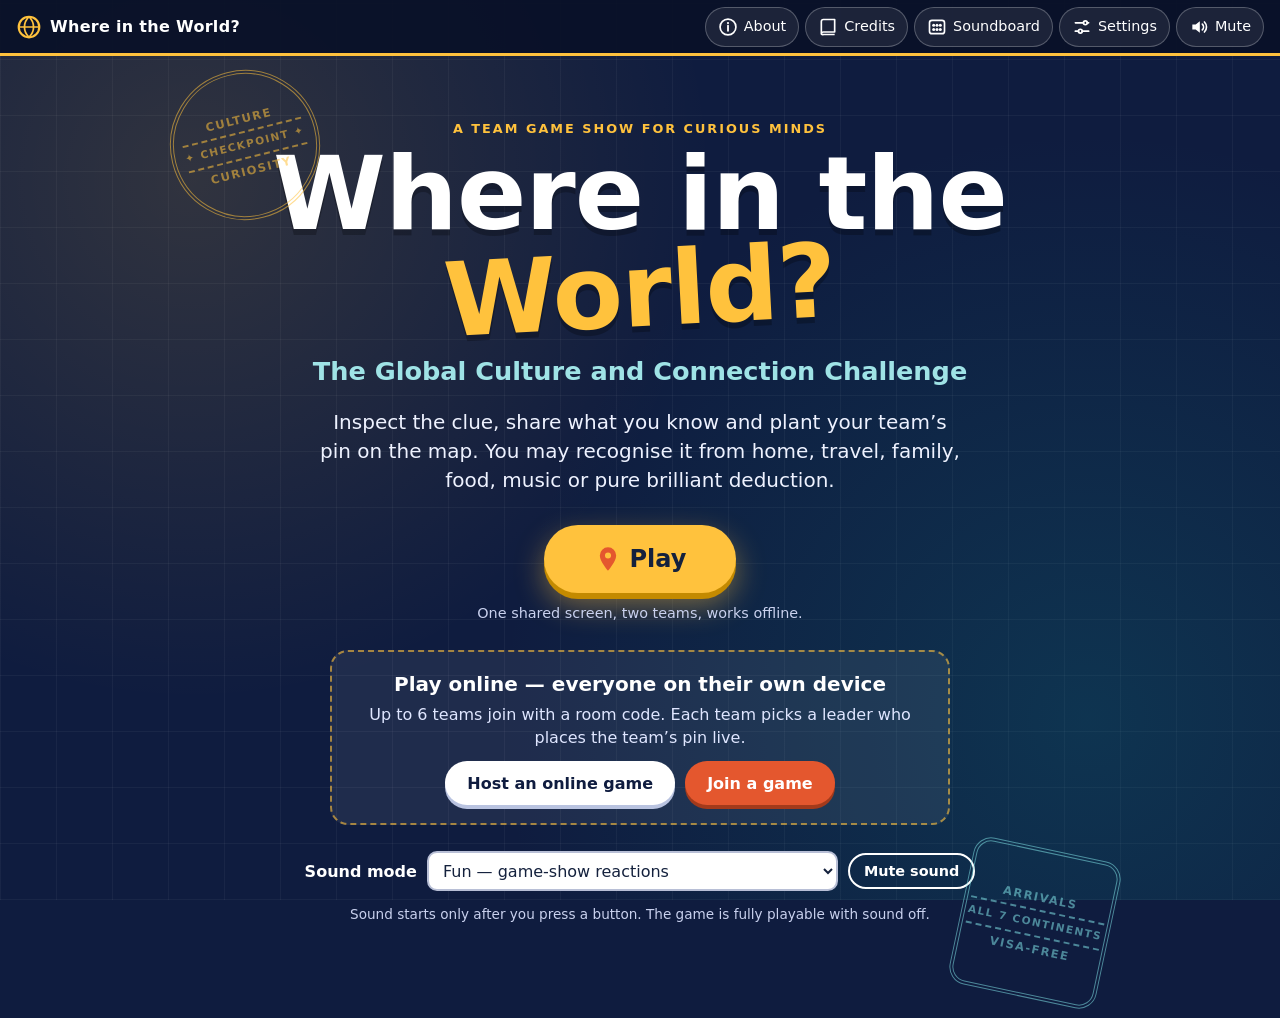
==== commit 2046ca2f: "Add online multi-device play with lobby, team leaders and 2-6 teams Co-Authored-By: Claude Opus 5.5 " ====
--- a/index.html
+++ b/index.html
@@ -7,6 +7,7 @@
   <meta name="description" content="A team game show about where traditions, foods, inventions, sounds and wonders come from.">
   <link rel="stylesheet" href="assets/vendor/leaflet/leaflet.css">
   <link rel="stylesheet" href="styles.css">
+  <link rel="stylesheet" href="online.css">
 </head>
 <body>
   <a class="skip-link" href="#main">Skip to main content</a>
@@ -64,6 +65,15 @@
         <p class="lede">Inspect the clue, share what you know and plant your team’s pin on the map. You may recognise it from home, travel, family, food, music or pure brilliant deduction.</p>
         <div class="intro-actions">
           <button type="button" class="btn btn-hero" id="btn-play"><svg><use href="#i-pin"/></svg>Play</button>
+          <p class="mode-note">One shared screen, two teams, works offline.</p>
+        </div>
+        <div class="online-entry" aria-labelledby="online-entry-title">
+          <h2 id="online-entry-title" class="online-entry-title">Play online — everyone on their own device</h2>
+          <p>Up to 6 teams join with a room code. Each team picks a leader who places the team’s pin live.</p>
+          <div class="online-entry-actions">
+            <button type="button" class="btn btn-secondary" id="btn-host-online">Host an online game</button>
+            <button type="button" class="btn btn-primary" id="btn-join-online">Join a game</button>
+          </div>
         </div>
         <div class="intro-sound">
           <label for="intro-sound-mode">Sound mode</label>
@@ -115,6 +125,15 @@
             <p class="help" id="rounds-help"></p>
           </fieldset>
 
+          <fieldset class="field-group" data-online-only hidden>
+            <legend>Online teams</legend>
+            <div class="stepper">
+              <label for="online-teams">Number of teams (2–6)</label>
+              <input type="number" id="online-teams" min="2" max="6" step="1" value="3" inputmode="numeric">
+            </div>
+            <p class="help">Players join from their own devices and choose a team in the lobby. Empty teams are removed when the game starts.</p>
+          </fieldset>
+
           <div class="two-col">
             <fieldset class="field-group">
               <legend>Difficulty</legend>
@@ -149,7 +168,7 @@
               <label class="toggle"><input type="checkbox" id="opt-norepeat" checked><span>Avoid questions played before</span></label>
               <label class="toggle"><input type="checkbox" id="opt-warnings" checked><span>Session time warnings</span></label>
               <label class="toggle"><input type="checkbox" id="opt-hints" checked><span>Allow extra hints</span></label>
-              <label class="toggle"><input type="checkbox" id="opt-alternate"><span>Alternate which team goes first</span></label>
+              <label class="toggle" data-local-only><input type="checkbox" id="opt-alternate"><span>Alternate which team goes first</span></label>
             </div>
             <p class="help" id="history-help"></p>
             <button type="button" class="btn btn-ghost btn-small" id="btn-clear-history">Forget previously played questions</button>
@@ -198,6 +217,17 @@
             </ul>
           </div>
         </div>
+        <div class="online-rules" data-online-only hidden>
+          <h3>Online play</h3>
+          <ul>
+            <li>2 to 6 teams. Every player joins on their own device with the room code.</li>
+            <li>Each team chooses a <strong>team leader</strong>: a unanimous vote, a volunteer (unless a teammate objects), or “let fate decide”.</li>
+            <li>All teams guess <strong>at the same time</strong> during the 60 seconds. Teammates drop suggestion pins that only their own team can see; only the leader places and locks the official pin.</li>
+            <li>Scoring with more than two teams: <strong>3</strong> for the correct country; if no team is correct, the closest guess scores <strong>2</strong> (ties share it) and the others <strong>1</strong>; if any team is correct, incorrect guesses score <strong>1</strong>; no pin scores <strong>0</strong>.</li>
+            <li>When the timer ends, any pin the leader has placed is locked automatically.</li>
+            <li>A tie for first place sends only the tied teams to Expert Sudden Death.</li>
+          </ul>
+        </div>
         <div class="form-actions">
           <button type="button" class="btn btn-ghost" data-nav="setup">Back</button>
           <button type="button" class="btn btn-primary" id="btn-rules-continue">Continue</button>
@@ -415,7 +445,84 @@
         </div>
       </div>
     </section>
+    <!-- ===================== ONLINE: JOIN ===================== -->
+    <section class="screen" id="screen-join" aria-labelledby="join-title" hidden>
+      <div class="panel join-panel">
+        <p class="eyebrow">Online game</p>
+        <h2 id="join-title" class="screen-title">Join a Game</h2>
+        <form id="join-form" novalidate>
+          <div class="join-fields">
+            <label for="join-code">Room code</label>
+            <input type="text" id="join-code" class="code-input" maxlength="4" autocomplete="off" autocapitalize="characters" spellcheck="false" placeholder="ABCD" aria-describedby="join-error">
+            <label for="join-name">Your name</label>
+            <input type="text" id="join-name" maxlength="24" autocomplete="nickname" placeholder="First name or nickname" aria-describedby="join-error">
+          </div>
+          <p class="field-error" id="join-error" role="alert"></p>
+          <div class="form-actions">
+            <button type="button" class="btn btn-ghost" data-nav="intro">Back</button>
+            <button type="submit" class="btn btn-primary" id="btn-join-submit">Join Game</button>
+          </div>
+        </form>
+      </div>
+    </section>
+
+    <!-- ===================== ONLINE: HOST LOBBY ===================== -->
+    <section class="screen" id="screen-host-lobby" aria-labelledby="hl-title" hidden>
+      <div class="panel panel-wide" id="host-lobby"></div>
+    </section>
+
+    <!-- ===================== ONLINE: HOST GAME SCREEN ===================== -->
+    <section class="screen screen-game" id="screen-host-game" aria-labelledby="hg-heading" hidden>
+      <h2 id="hg-heading" class="visually-hidden">Online game — host screen</h2>
+      <div class="oscorebar" id="hg-scorebar"></div>
+      <div class="game-layout">
+        <aside class="clue-panel" id="hg-panel" aria-label="Clue and results"></aside>
+        <div class="map-area">
+          <div class="map-wrap"><div id="host-map" class="map" tabindex="0" role="application" aria-label="World map. Team pins appear here after each reveal."></div></div>
+          <div class="map-tools">
+            <button type="button" class="btn btn-ghost btn-small" id="hg-reset-view">Reset Map View</button>
+            <span class="map-legend" id="hg-legend" aria-hidden="true"></span>
+          </div>
+        </div>
+      </div>
+      <div class="toolbar" role="toolbar" aria-label="Host controls">
+        <button type="button" class="tool" id="hg-pause">Pause Timer</button>
+        <button type="button" class="tool" id="hg-resume">Resume Timer</button>
+        <button type="button" class="tool" id="hg-hint">Reveal a Hint</button>
+        <button type="button" class="tool" id="hg-reset-round">Reset Current Round</button>
+        <button type="button" class="tool" id="hg-skip">Skip Question</button>
+        <button type="button" class="tool" id="hg-reveal">Reveal Answer</button>
+        <button type="button" class="tool" id="hg-teams">Teams &amp; Players</button>
+        <button type="button" class="tool tool-danger" id="hg-end">End Game Early</button>
+      </div>
+    </section>
+
+    <!-- ===================== ONLINE: PLAYER DEVICE ===================== -->
+    <section class="screen screen-player" id="screen-player" aria-labelledby="pl-title" hidden>
+      <div class="pl-head" id="pl-head"></div>
+      <div class="pl-body" id="pl-body"></div>
+      <div class="pl-game" id="pl-game" hidden>
+        <aside class="clue-panel pl-clue" id="pl-clue" aria-label="Clue"></aside>
+        <div class="pl-mapcol">
+          <div class="map-wrap pl-mapwrap"><div id="player-map" class="map" tabindex="0" role="application" aria-label="World map. Tap or click to place a pin."></div></div>
+          <div class="pl-controls" id="pl-controls"></div>
+        </div>
+      </div>
+    </section>
+
+    <!-- ===================== ONLINE: FINAL RESULTS ===================== -->
+    <section class="screen" id="screen-online-end" aria-labelledby="oe-title" hidden>
+      <div class="panel panel-wide end-panel" id="online-end"></div>
+    </section>
   </main>
+
+  <dialog class="dialog dialog-wide" id="dlg-teams" aria-labelledby="dlg-teams-title">
+    <div class="dialog-inner">
+      <h2 id="dlg-teams-title">Teams &amp; Players</h2>
+      <div id="dlg-teams-body"></div>
+      <div class="dialog-actions"><button type="button" class="btn btn-primary" data-close>Done</button></div>
+    </div>
+  </dialog>
 
   <!-- ============ SOUNDBOARD (floating, draggable) ============ -->
   <section class="soundboard" id="soundboard" aria-labelledby="sb-title" hidden>
@@ -530,5 +637,11 @@
   <script src="assets/images/image-credits.js"></script>
   <script src="questions.js"></script>
   <script src="game.js"></script>
+  <!-- Online play (needs internet): Firebase SDK stored locally + project settings + online module -->
+  <script src="assets/vendor/firebase/firebase-app-compat.js"></script>
+  <script src="assets/vendor/firebase/firebase-auth-compat.js"></script>
+  <script src="assets/vendor/firebase/firebase-database-compat.js"></script>
+  <script src="online-config.js"></script>
+  <script src="online.js"></script>
 </body>
 </html>
--- a/online.css
+++ b/online.css
@@ -0,0 +1,144 @@
+/* =====================================================================
+   WHERE IN THE WORLD? — Online play styles (extends styles.css tokens)
+   ===================================================================== */
+.mode-note { color: #c9d1ee; font-size: .9rem; margin: 10px 0 0; }
+.online-entry {
+  margin: 8px auto 26px; max-width: 620px; padding: 18px 20px; border-radius: var(--radius);
+  background: rgba(255,255,255,.07); border: 2px dashed rgba(255,194,61,.6);
+}
+.online-entry-title { font-family: var(--font-display); font-size: 1.25rem; margin: 0 0 4px; color: #fff; text-wrap: balance; }
+.online-entry p { margin: 0 0 12px; color: #dfe6ff; }
+.online-entry-actions { display: flex; flex-wrap: wrap; gap: 10px; justify-content: center; }
+.online-entry .btn-secondary { background: #fff; color: var(--navy); box-shadow: 0 4px 0 #b9c3e0; }
+.btn-hero-alt { background: var(--sun); color: var(--ink); box-shadow: 0 4px 0 #c48a00; }
+.btn-tiny { min-height: 30px; padding: 3px 10px; font-size: .8rem; }
+.wide-input { width: 100%; font: inherit; min-height: 44px; padding: 8px 12px; border-radius: 10px; border: 2px solid #b8bfd6; margin-top: 6px; }
+.online-rules { margin-top: 18px; background: #fff; border-radius: var(--radius-s); border: 2px solid var(--sun); padding: 14px 18px; }
+.online-rules h3 { margin: 0 0 6px; }
+.online-rules li { margin-bottom: 4px; }
+
+/* Join */
+.join-panel { max-width: 520px; }
+.join-fields { display: grid; gap: 6px; }
+.join-fields label { font-weight: 800; margin-top: 8px; }
+.join-fields input { font: inherit; min-height: 48px; padding: 8px 14px; border-radius: 12px; border: 2px solid #b8bfd6; }
+.join-fields .code-input { font-size: 2rem; letter-spacing: .4em; text-transform: uppercase; font-weight: 900; text-align: center; font-variant-numeric: tabular-nums; }
+
+/* Host lobby */
+.room-code { display: inline-block; background: var(--navy); color: var(--sun); padding: 2px 16px; border-radius: 12px; letter-spacing: .25em; font-variant-numeric: tabular-nums; }
+.join-box { background: #e8f7f7; border-left: 6px solid var(--teal); padding: 12px 16px; border-radius: 10px; margin-bottom: 16px; }
+.join-box p { margin: 0 0 8px; overflow-wrap: anywhere; }
+.join-box input { flex: 1; min-width: 0; font: inherit; min-height: 40px; padding: 6px 10px; border-radius: 10px; border: 2px solid #b8bfd6; background: #fff; }
+.lobby-teams { display: grid; grid-template-columns: repeat(auto-fill, minmax(260px, 1fr)); gap: 12px; }
+.lteam { background: var(--tsoft, #f3f5fa); border: 3px solid var(--tc, #c9cfdd); border-radius: 14px; padding: 10px 12px; }
+.lteam header { display: flex; align-items: center; gap: 8px; }
+.lteam h3 { margin: 0; flex: 1; font-size: 1.05rem; overflow-wrap: anywhere; }
+.lteam-none { --tc: #b8bfd6; --tsoft: #fff; border-style: dashed; }
+.lleader { margin: 6px 0; font-size: .92rem; }
+.lleader .how { color: var(--muted); }
+.mlist { list-style: none; margin: 0; padding: 0; display: grid; gap: 4px; }
+.member { display: flex; align-items: center; gap: 6px; flex-wrap: wrap; background: rgba(255,255,255,.75); border-radius: 8px; padding: 4px 6px; }
+.member .mname { flex: 1; min-width: 80px; font-weight: 700; overflow-wrap: anywhere; }
+.member .mactions { display: flex; gap: 4px; align-items: center; flex-wrap: wrap; }
+.member select { font: inherit; font-size: .8rem; min-height: 30px; border-radius: 8px; border: 1px solid #b8bfd6; max-width: 150px; }
+.mlist .empty { color: var(--muted); font-style: italic; padding: 4px; }
+.dot { width: 10px; height: 10px; border-radius: 50%; flex: none; }
+.dot.on { background: var(--mint); }
+.dot.off { background: #b0b6c6; }
+.lobby-status { font-weight: 700; margin: 14px 0 6px; }
+.lobby-actions { display: flex; flex-wrap: wrap; gap: 10px; align-items: center; }
+.lobby-actions .btn-primary { margin-left: auto; }
+
+/* Team badges: colour AND shape, never colour alone */
+.tbadge { display: inline-block; width: 16px; height: 16px; background: var(--tc); vertical-align: -2px; flex: none; }
+.tbadge.lg { width: 22px; height: 22px; }
+.tbadge.shape-circle { border-radius: 50%; }
+.tbadge.shape-diamond { transform: rotate(45deg) scale(.85); border-radius: 3px; }
+.tbadge.shape-square { border-radius: 3px; }
+.tbadge.shape-triangle { clip-path: polygon(50% 0, 100% 100%, 0 100%); }
+.tbadge.shape-hexagon { clip-path: polygon(25% 0, 75% 0, 100% 50%, 75% 100%, 25% 100%, 0 50%); }
+.tbadge.shape-pentagon { clip-path: polygon(50% 0, 100% 38%, 82% 100%, 18% 100%, 0 38%); }
+
+/* Online map pins */
+.opin .pin-shape { width: 30px; height: 30px; margin: -15px 0 0 -15px; background: var(--tc); border-radius: 50%; }
+.opin .pin-shape.shape-diamond { width: 26px; height: 26px; margin: -13px 0 0 -13px; transform: rotate(45deg); border-radius: 4px; }
+.opin .pin-shape.shape-diamond span { transform: rotate(-45deg); }
+.opin .pin-shape.shape-square { border-radius: 5px; }
+.opin .pin-shape.shape-triangle,
+.opin .pin-shape.shape-hexagon,
+.opin .pin-shape.shape-pentagon { border: 0; box-shadow: none; width: 34px; height: 34px; margin: -17px 0 0 -17px; filter: drop-shadow(0 0 1.5px #fff) drop-shadow(0 0 1.5px #fff) drop-shadow(0 2px 3px rgba(0,0,0,.5)); }
+.opin .pin-shape.shape-triangle { clip-path: polygon(50% 0, 100% 100%, 0 100%); padding-top: 8px; }
+.opin .pin-shape.shape-hexagon { clip-path: polygon(25% 0, 75% 0, 100% 50%, 75% 100%, 25% 100%, 0 50%); }
+.opin .pin-shape.shape-pentagon { clip-path: polygon(50% 0, 100% 38%, 82% 100%, 18% 100%, 0 38%); padding-top: 4px; }
+.opin .pin-label { color: var(--ink); border-color: var(--tc); }
+.osug .pin-shape { width: 22px; height: 22px; margin: -11px 0 0 -11px; background: #fff; color: var(--tc); border: 3px dashed var(--tc); font-size: 9px; }
+.osug .pin-label { top: 12px; font-size: 11px; opacity: .9; }
+
+/* Host game scorebar (2–6 teams) */
+.oscorebar { display: flex; flex-wrap: wrap; gap: 8px; }
+.ochip { background: var(--card); border-radius: 14px; padding: 6px 12px; box-shadow: 0 3px 0 rgba(0,0,0,.2); display: flex; flex-direction: column; justify-content: center; min-width: 0; }
+.ometa, .otimer { min-width: 110px; }
+.otimer.danger .sb-value { color: var(--danger); }
+.oteam { flex: 1 1 170px; flex-direction: row; align-items: center; gap: 8px; flex-wrap: wrap; border: 3px solid var(--tc); background: var(--tsoft); }
+.oteam .oname { flex: 1; min-width: 60px; font-weight: 800; white-space: nowrap; overflow: hidden; text-overflow: ellipsis; }
+.oteam .oscore { font-size: 1.7rem; font-weight: 900; font-variant-numeric: tabular-nums; }
+.tstat { flex-basis: 100%; font-size: .78rem; font-weight: 800; color: var(--muted); }
+.tstat.ok { color: var(--mint); }
+.tstat.warn { color: var(--danger); }
+#hg-legend span { margin-right: 4px; }
+
+/* Player device */
+.screen-player { padding: 10px 12px 20px; display: flex; flex-direction: column; gap: 10px; }
+.pl-head { display: flex; flex-wrap: wrap; align-items: center; gap: 8px; background: var(--card); border-radius: 14px; padding: 8px 12px; }
+.room-pill { background: var(--navy); color: var(--sun); font-weight: 900; padding: 3px 10px; border-radius: 999px; letter-spacing: .1em; }
+.pl-me { font-weight: 800; }
+.pl-team { background: var(--tsoft); border: 2px solid var(--tc); border-radius: 999px; padding: 2px 10px; font-weight: 800; overflow-wrap: anywhere; }
+.pl-team.none { background: #eef1f8; border-color: #c9cfdd; }
+.pl-head .btn-tiny { margin-left: auto; }
+.pl-body:empty { display: none; }
+.pl-card { background: var(--paper); border-radius: var(--radius); padding: 16px 18px; box-shadow: var(--shadow); margin-bottom: 10px; max-width: 900px; }
+.pl-card h2 { margin: 0 0 6px; font-family: var(--font-display); }
+.pl-card h3 { margin: 0 0 6px; }
+.pl-wait { color: #dfe6ff; font-weight: 700; }
+.pl-card .pl-wait, .pl-controls .pl-wait { color: var(--muted); }
+.team-picks { display: grid; grid-template-columns: repeat(auto-fill, minmax(170px, 1fr)); gap: 8px; }
+.team-pick { display: flex; align-items: center; gap: 8px; flex-wrap: wrap; padding: 12px; border-radius: 12px; border: 3px solid var(--tc); background: #fff; font: inherit; cursor: pointer; text-align: left; }
+.team-pick.chosen { background: var(--tsoft); box-shadow: inset 0 0 0 2px var(--tc); }
+.team-pick .tp-name { font-weight: 800; flex: 1; }
+.team-pick .tp-count { font-size: .8rem; color: var(--muted); flex-basis: 100%; }
+.lead-now { font-weight: 700; }
+.lead-ways { display: grid; grid-template-columns: repeat(auto-fit, minmax(220px, 1fr)); gap: 10px; }
+.lead-way { background: #fff; border-radius: 12px; padding: 10px 12px; border: 1px solid var(--line); }
+.lead-way h4 { margin: 0 0 4px; }
+.vote-list { list-style: none; padding: 0; margin: 6px 0 0; display: grid; gap: 4px; }
+.vote-list li { display: flex; align-items: center; gap: 6px; }
+.vote-count { font-weight: 800; color: var(--teal); }
+.sudden-mini { background: radial-gradient(circle at 50% 30%, #4b1660, #12062a 80%); color: #fff; text-align: center; }
+.sudden-mini .sudden-small { font-size: 1.2rem; }
+.pl-game { display: grid; grid-template-columns: minmax(280px, 400px) 1fr; gap: 10px; }
+.pl-clue { max-height: calc(100vh - var(--topbar-h) - 90px); }
+.pl-mapcol { display: flex; flex-direction: column; gap: 8px; min-width: 0; }
+.pl-mapwrap { min-height: 52vh; }
+.pl-controls { background: var(--paper); border-radius: var(--radius); padding: 12px 14px; display: grid; gap: 8px; }
+.pl-timerline { display: flex; align-items: center; gap: 12px; flex-wrap: wrap; }
+.pl-timer { font-size: 1.8rem; font-weight: 900; font-variant-numeric: tabular-nums; min-width: 3.5ch; }
+.pl-timer.danger { color: var(--danger); }
+.pl-role { font-weight: 700; }
+.pl-locked { background: #e3f6ea; border-left: 6px solid var(--mint); padding: 8px 12px; border-radius: 8px; font-weight: 700; margin: 0; }
+.pl-status { font-weight: 600; }
+.sugg { display: flex; flex-wrap: wrap; gap: 6px; align-items: center; }
+.sugg .help { margin: 0; flex-basis: 100%; }
+.result-card.mine { box-shadow: 0 0 0 3px var(--sun); }
+
+/* Online results */
+.rank-table { border-collapse: collapse; margin: 10px auto; min-width: min(480px, 100%); font-size: 1.05rem; }
+.rank-table th, .rank-table td { padding: 8px 12px; border-bottom: 1px solid var(--line); text-align: left; }
+.rank-table .num { text-align: right; font-variant-numeric: tabular-nums; font-weight: 900; }
+.rank-table tr.win td { background: #fff4d6; }
+
+@media (max-width: 900px) {
+  .pl-game { grid-template-columns: 1fr; }
+  .pl-clue { max-height: none; }
+  .pl-mapwrap { min-height: 55vh; }
+  .lobby-actions .btn-primary { margin-left: 0; }
+}
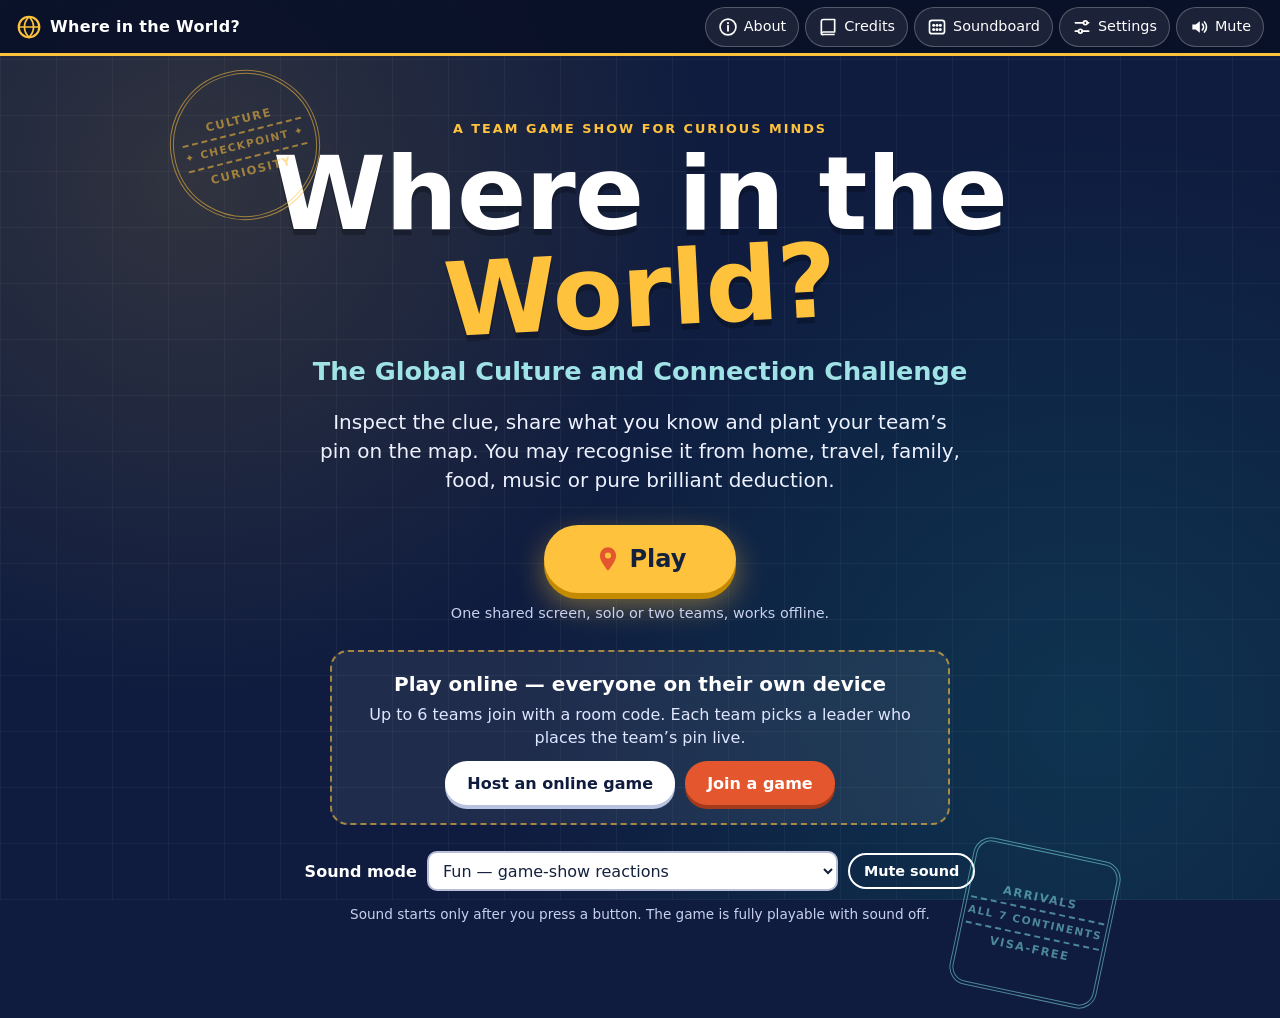
==== commit e9ce2d88: "Support solo play, single-team games, and adding/removing teams online Co-Authored-By: Claude Opus 5" ====
--- a/index.html
+++ b/index.html
@@ -65,7 +65,7 @@
         <p class="lede">Inspect the clue, share what you know and plant your team’s pin on the map. You may recognise it from home, travel, family, food, music or pure brilliant deduction.</p>
         <div class="intro-actions">
           <button type="button" class="btn btn-hero" id="btn-play"><svg><use href="#i-pin"/></svg>Play</button>
-          <p class="mode-note">One shared screen, two teams, works offline.</p>
+          <p class="mode-note">One shared screen, solo or two teams, works offline.</p>
         </div>
         <div class="online-entry" aria-labelledby="online-entry-title">
           <h2 id="online-entry-title" class="online-entry-title">Play online — everyone on their own device</h2>
@@ -128,10 +128,10 @@
           <fieldset class="field-group" data-online-only hidden>
             <legend>Online teams</legend>
             <div class="stepper">
-              <label for="online-teams">Number of teams (2–6)</label>
-              <input type="number" id="online-teams" min="2" max="6" step="1" value="3" inputmode="numeric">
-            </div>
-            <p class="help">Players join from their own devices and choose a team in the lobby. Empty teams are removed when the game starts.</p>
+              <label for="online-teams">Teams to start with (1–6)</label>
+              <input type="number" id="online-teams" min="1" max="6" step="1" value="3" inputmode="numeric">
+            </div>
+            <p class="help">You can add or remove teams in the lobby at any time. Players join from their own devices and choose a team; empty teams are removed when the game starts. One team on its own plays solo scoring.</p>
           </fieldset>
 
           <div class="two-col">
@@ -212,6 +212,7 @@
               <li>If one team finds the correct country, the other team’s incorrect guess scores 1.</li>
               <li>If only one team submits, it is scored normally (a lone incorrect guess counts as the closer guess) and the other team scores 0.</li>
               <li>If neither team submits, both score 0 and the facilitator can replay or continue.</li>
+              <li><strong>Solo or single-team play:</strong> 3 for the correct country, 2 if the pin is within 1,000 km of the answer, 1 if further, 0 for no pin. Your final score is shown out of the maximum possible.</li>
               <li>If time runs out while a pin is placed but not locked, that pin is locked automatically.</li>
               <li>Distances are measured to the answer marker. A pin in the sea within 50 km of the answer, or within 25 km of the correct coastline, counts as the correct country.</li>
             </ul>
@@ -220,7 +221,8 @@
         <div class="online-rules" data-online-only hidden>
           <h3>Online play</h3>
           <ul>
-            <li>2 to 6 teams. Every player joins on their own device with the room code.</li>
+            <li>1 to 6 teams. Every player joins on their own device with the room code. The facilitator can add or remove teams in the lobby and during the game.</li>
+            <li>Playing alone? Host the game, then use <strong>Play on this device too</strong> to open your own player screen. A single team uses solo scoring: 3 for the correct country, 2 within 1,000 km, 1 further away.</li>
             <li>Each team chooses a <strong>team leader</strong>: a unanimous vote, a volunteer (unless a teammate objects), or “let fate decide”.</li>
             <li>All teams guess <strong>at the same time</strong> during the 60 seconds. Teammates drop suggestion pins that only their own team can see; only the leader places and locks the official pin.</li>
             <li>Scoring with more than two teams: <strong>3</strong> for the correct country; if no team is correct, the closest guess scores <strong>2</strong> (ties share it) and the others <strong>1</strong>; if any team is correct, incorrect guesses score <strong>1</strong>; no pin scores <strong>0</strong>.</li>
@@ -240,6 +242,7 @@
       <div class="panel">
         <h2 id="teams-title" class="screen-title">Meet the Teams</h2>
         <form id="teams-form" novalidate>
+          <label class="toggle solo-toggle"><input type="checkbox" id="solo-toggle"><span><strong>Play solo</strong> — one person or one group, no rival team</span></label>
           <div class="team-inputs">
             <div class="team-input team-1">
               <span class="team-badge team-badge-1" aria-hidden="true">1</span>
